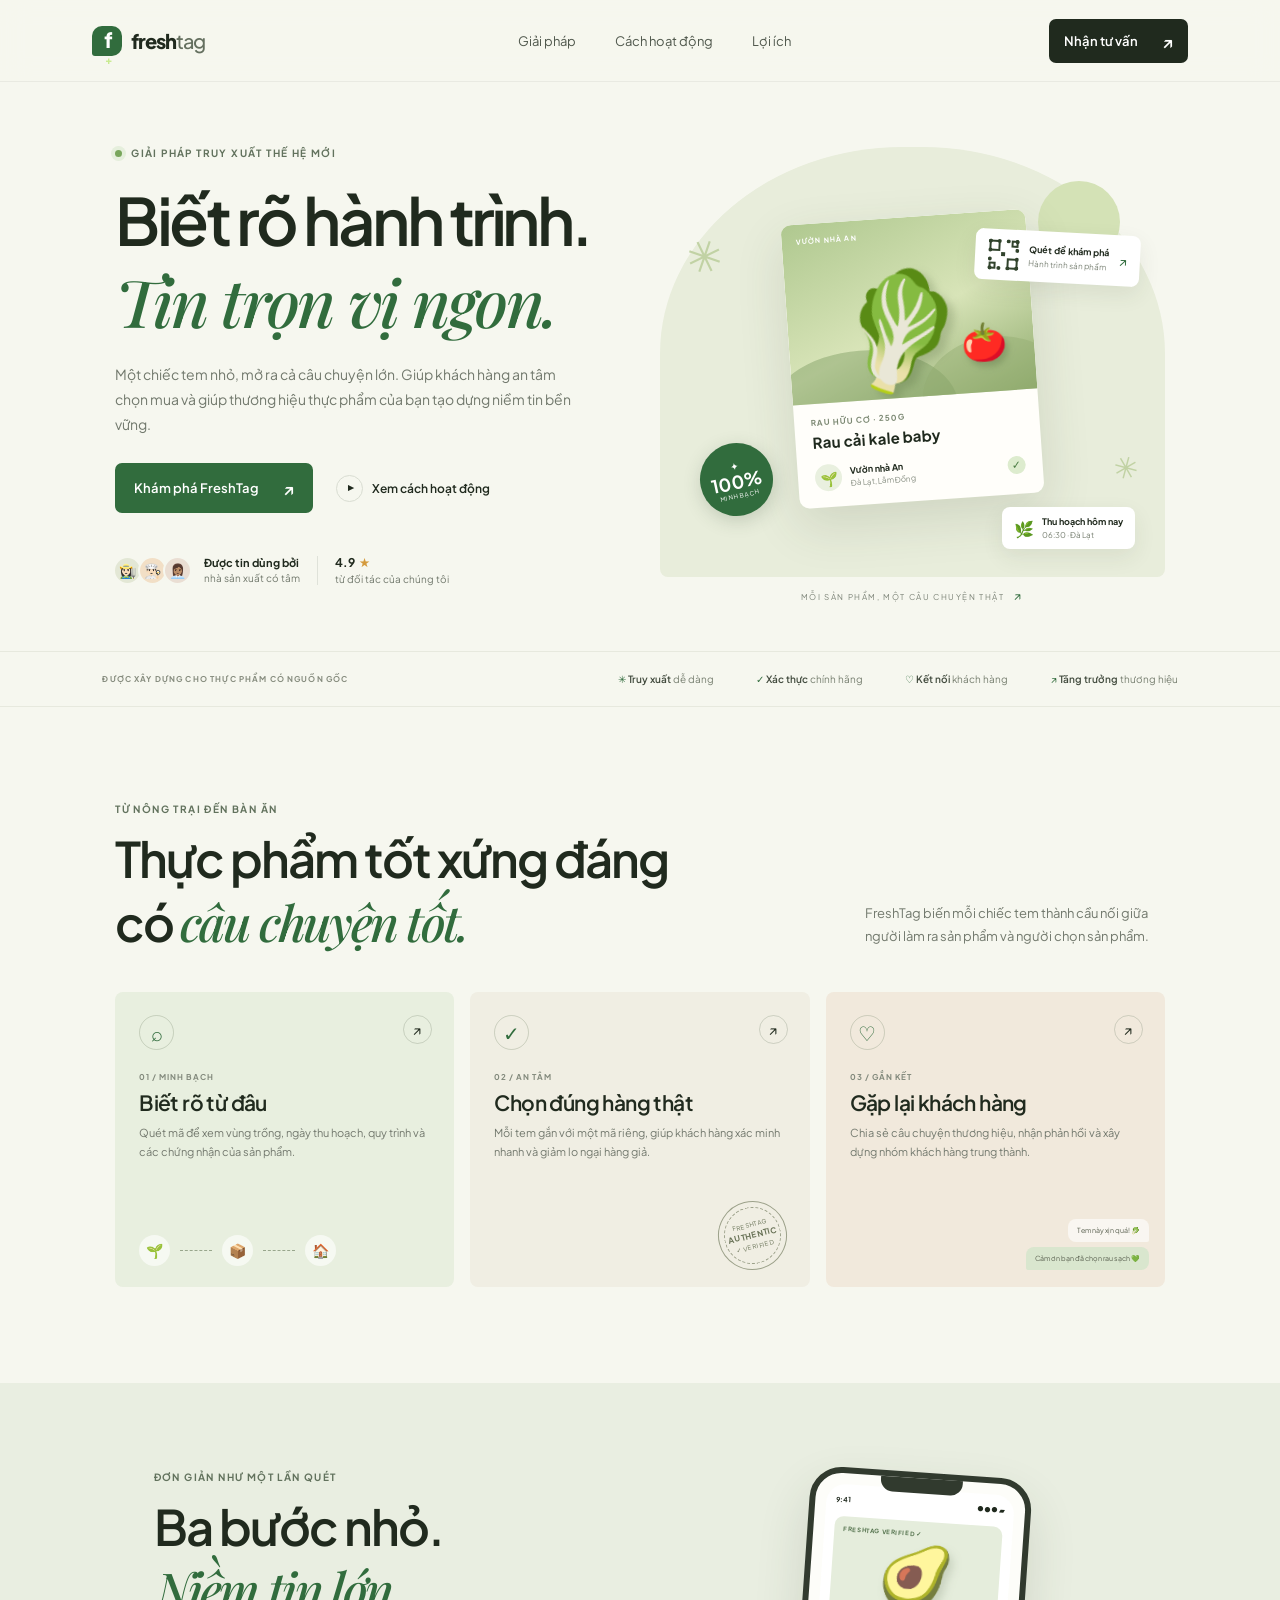
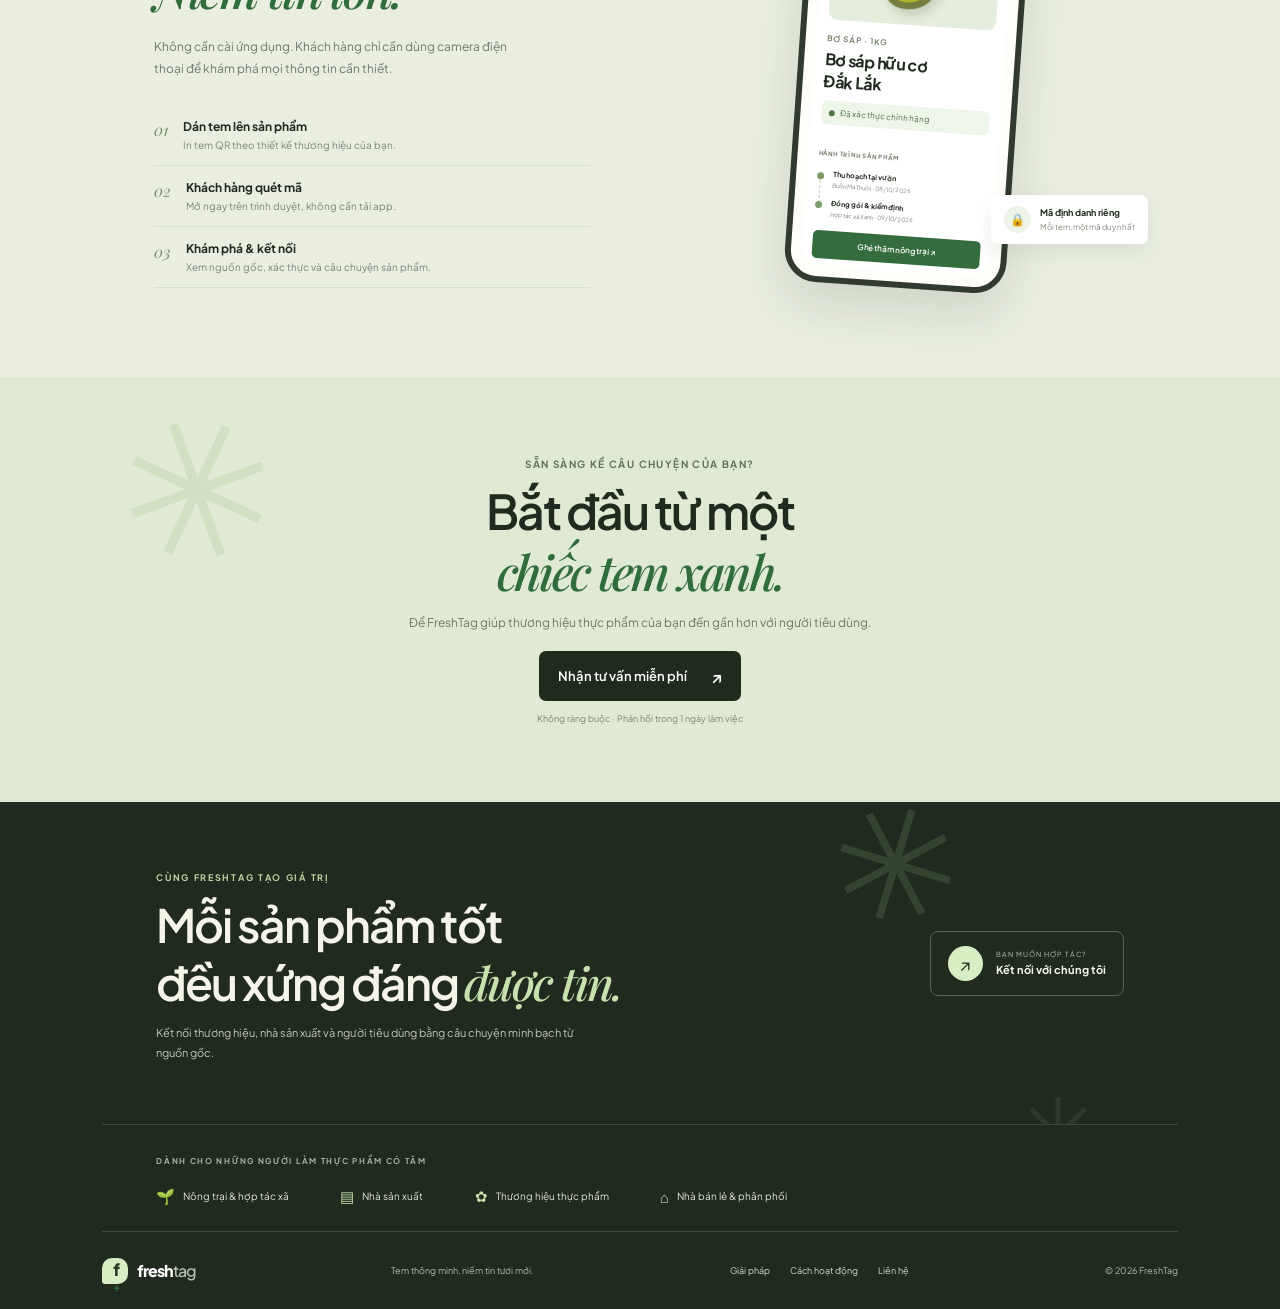
==== index.html @ 7c7dc1b3 "first commit" ====
<!doctype html>
<html lang="vi">
<head>
  <meta charset="utf-8">
  <meta name="viewport" content="width=device-width, initial-scale=1">
  <meta name="theme-color" content="#f5f7ed">
  <meta name="description" content="FreshTag — tem thực phẩm thông minh giúp truy xuất nguồn gốc, xác thực hàng chính hãng và kết nối thương hiệu với người tiêu dùng.">
  <title>FreshTag — Tem thông minh, niềm tin tươi mới</title>
  <link rel="preconnect" href="https://fonts.googleapis.com">
  <link rel="preconnect" href="https://fonts.gstatic.com" crossorigin>
  <link href="https://fonts.googleapis.com/css2?family=DM+Sans:wght@400;500;600;700&family=Manrope:wght@400;500;600;700;800&family=Plus+Jakarta+Sans:wght@400;500;600;700;800&family=Playfair+Display:ital,wght@1,500;1,600&display=swap" rel="stylesheet">
  <link rel="stylesheet" href="style.css">
  <script src="script.js" defer></script>
</head>
<body>
  <header class="site-header">
    <a class="brand" href="#home" aria-label="FreshTag — trang chủ"><span class="brand-mark">f<span>+</span></span><span>fresh<span class="brand-light">tag</span></span></a>
    <button class="menu-toggle" aria-label="Mở menu" aria-expanded="false"><span></span><span></span></button>
    <nav class="main-nav" aria-label="Điều hướng chính">
      <a href="#giai-phap">Giải pháp</a><a href="#cach-hoat-dong">Cách hoạt động</a><a href="#loi-ich">Lợi ích</a>
    </nav>
    <a class="button button-dark header-cta" href="#lien-he">Nhận tư vấn <span>↗</span></a>
  </header>

  <main>
    <section class="hero" id="home">
      <div class="hero-copy">
        <div class="eyebrow"><span class="pulse"></span> GIẢI PHÁP TRUY XUẤT THẾ HỆ MỚI</div>
        <h1>Biết rõ hành trình.<br><span>Tin trọn vị ngon.</span></h1>
        <p class="hero-description">Một chiếc tem nhỏ, mở ra cả câu chuyện lớn. Giúp khách hàng an tâm chọn mua và giúp thương hiệu thực phẩm của bạn tạo dựng niềm tin bền vững.</p>
        <div class="hero-actions"><a class="button button-green" href="#lien-he">Khám phá FreshTag <span>↗</span></a><a class="text-link" href="#cach-hoat-dong"><span class="play-icon">▶</span> Xem cách hoạt động</a></div>
        <div class="proof"><div class="avatar-stack"><span>👩🏻‍🌾</span><span>👨🏻‍🍳</span><span>👩🏽‍💼</span></div><div><strong>Được tin dùng bởi</strong><small>nhà sản xuất có tâm</small></div><div class="proof-separator"></div><div class="rating"><strong>4.9<span>★</span></strong><small>từ đối tác của chúng tôi</small></div></div>
      </div>
      <div class="hero-visual" aria-label="Mô phỏng tem FreshTag trên hộp rau tươi">
        <div class="sun-orb"></div><div class="decor-leaf leaf-one">✳</div><div class="decor-leaf leaf-two">✳</div>
        <div class="produce-card"><div class="produce-photo"><span class="photo-label">VƯỜN NHÀ AN</span><span class="photo-leaf">🥬</span><span class="photo-tomato">🍅</span></div><div class="product-info"><span class="product-category">RAU HỮU CƠ · 250G</span><strong>Rau cải kale baby</strong><div class="farm-row"><span class="farm-avatar">🌱</span><span><b>Vườn nhà An</b><small>Đà Lạt, Lâm Đồng</small></span><span class="verified">✓</span></div></div></div>
        <div class="scan-card"><div class="qr-art" aria-hidden="true"><span></span><span></span><span></span><i></i></div><div><b>Quét để khám phá</b><small>Hành trình sản phẩm</small></div><span class="scan-arrow">↗</span></div>
        <div class="fresh-badge"><span>✦</span><b>100%</b><small>MINH BẠCH</small></div>
        <div class="floating-note"><span>🌿</span><div><b>Thu hoạch hôm nay</b><small>06:30 · Đà Lạt</small></div></div>
        <div class="hero-caption">MỖI SẢN PHẨM, MỘT CÂU CHUYỆN THẬT <span>↗</span></div>
      </div>
    </section>

    <section class="trust-strip" aria-label="Thông tin nổi bật"><span>ĐƯỢC XÂY DỰNG CHO THỰC PHẨM CÓ NGUỒN GỐC</span><div class="trust-items"><span>✳ <b>Truy xuất</b> dễ dàng</span><span>✓ <b>Xác thực</b> chính hãng</span><span>♡ <b>Kết nối</b> khách hàng</span><span>↗ <b>Tăng trưởng</b> thương hiệu</span></div></section>

    <section class="section solution" id="giai-phap">
      <div class="section-heading"><div><div class="eyebrow">TỪ NÔNG TRẠI ĐẾN BÀN ĂN</div><h2>Thực phẩm tốt xứng đáng<br>có <span>câu chuyện tốt.</span></h2></div><p>FreshTag biến mỗi chiếc tem thành cầu nối giữa người làm ra sản phẩm và người chọn sản phẩm.</p></div>
      <div class="feature-grid" id="loi-ich">
        <article class="feature-card feature-green"><div class="feature-icon">⌕</div><div class="feature-number">01 / MINH BẠCH</div><h3>Biết rõ từ đâu</h3><p>Quét mã để xem vùng trồng, ngày thu hoạch, quy trình và các chứng nhận của sản phẩm.</p><a href="#cach-hoat-dong" aria-label="Tìm hiểu truy xuất nguồn gốc">↗</a><div class="route-graphic"><span>🌱</span><i></i><span>📦</span><i></i><span>🏠</span></div></article>
        <article class="feature-card feature-cream"><div class="feature-icon">✓</div><div class="feature-number">02 / AN TÂM</div><h3>Chọn đúng hàng thật</h3><p>Mỗi tem gắn với một mã riêng, giúp khách hàng xác minh nhanh và giảm lo ngại hàng giả.</p><a href="#cach-hoat-dong" aria-label="Tìm hiểu xác thực sản phẩm">↗</a><div class="seal-graphic"><span>FRESHTAG<br><b>AUTHENTIC</b><br>✓ VERIFIED</span></div></article>
        <article class="feature-card feature-peach"><div class="feature-icon">♡</div><div class="feature-number">03 / GẮN KẾT</div><h3>Gặp lại khách hàng</h3><p>Chia sẻ câu chuyện thương hiệu, nhận phản hồi và xây dựng nhóm khách hàng trung thành.</p><a href="#lien-he" aria-label="Tìm hiểu kết nối khách hàng">↗</a><div class="chat-graphic"><span>Tem này xịn quá! 🥬</span><span>Cảm ơn bạn đã chọn rau sạch 💚</span></div></article>
      </div>
    </section>

    <section class="how-section" id="cach-hoat-dong"><div class="how-copy"><div class="eyebrow">ĐƠN GIẢN NHƯ MỘT LẦN QUÉT</div><h2>Ba bước nhỏ.<br><span>Niềm tin lớn.</span></h2><p>Không cần cài ứng dụng. Khách hàng chỉ cần dùng camera điện thoại để khám phá mọi thông tin cần thiết.</p><div class="steps"><div class="step"><span>01</span><div><b>Dán tem lên sản phẩm</b><small>In tem QR theo thiết kế thương hiệu của bạn.</small></div></div><div class="step"><span>02</span><div><b>Khách hàng quét mã</b><small>Mở ngay trên trình duyệt, không cần tải app.</small></div></div><div class="step"><span>03</span><div><b>Khám phá & kết nối</b><small>Xem nguồn gốc, xác thực và câu chuyện sản phẩm.</small></div></div></div></div><div class="phone-wrap"><div class="phone"><div class="phone-notch"></div><div class="phone-screen"><div class="phone-top"><span>9:41</span><span>●●● ▰</span></div><div class="phone-hero"><span>FRESHTAG VERIFIED ✓</span><div>🥑</div></div><span class="product-category">BƠ SÁP · 1KG</span><h3>Bơ sáp hữu cơ<br>Đắk Lắk</h3><div class="phone-status"><span>●</span> Đã xác thực chính hãng</div><div class="phone-timeline"><b>HÀNH TRÌNH SẢN PHẨM</b><div><i></i><span><strong>Thu hoạch tại vườn</strong><small>Buôn Ma Thuột · 08/10/2026</small></span></div><div><i></i><span><strong>Đóng gói & kiểm định</strong><small>Hợp tác xã Xanh · 09/10/2026</small></span></div></div><button class="phone-button">Ghé thăm nông trại ↗</button></div></div><div class="phone-note"><span>🔒</span><span><b>Mã định danh riêng</b><small>Mỗi tem, một mã duy nhất</small></span></div></div></section>

    <section class="cta-section" id="lien-he"><div class="cta-decoration">✳</div><div class="eyebrow">SẴN SÀNG KỂ CÂU CHUYỆN CỦA BẠN?</div><h2>Bắt đầu từ một<br><span>chiếc tem xanh.</span></h2><p>Để FreshTag giúp thương hiệu thực phẩm của bạn đến gần hơn với người tiêu dùng.</p><a class="button button-dark" href="mailto:hello@freshtag.vn?subject=T%C6%B0%20v%E1%BA%A5n%20tem%20FreshTag">Nhận tư vấn miễn phí <span>↗</span></a><small>Không ràng buộc · Phản hồi trong 1 ngày làm việc</small></section>
  </main>
  <footer class="site-footer">
    <div class="footer-cta">
      <div class="footer-cta-copy"><span class="footer-kicker">CÙNG FRESHTAG TẠO GIÁ TRỊ</span><h2>Mỗi sản phẩm tốt<br>đều xứng đáng <em>được tin.</em></h2><p>Kết nối thương hiệu, nhà sản xuất và người tiêu dùng bằng câu chuyện minh bạch từ nguồn gốc.</p></div>
      <a class="footer-contact" href="mailto:hello@freshtag.vn?subject=H%E1%BB%A3p%20t%C3%A1c%20c%C3%B9ng%20FreshTag"><span class="footer-contact-icon">↗</span><span><small>BẠN MUỐN HỢP TÁC?</small><b>Kết nối với chúng tôi</b></span></a>
      <span class="footer-orbit orbit-one">✳</span><span class="footer-orbit orbit-two">✳</span>
    </div>
    <div class="footer-partners"><span class="partner-label">DÀNH CHO NHỮNG NGƯỜI LÀM THỰC PHẨM CÓ TÂM</span><div class="partner-types"><span><i>🌱</i>Nông trại & hợp tác xã</span><span><i>▤</i>Nhà sản xuất</span><span><i>✿</i>Thương hiệu thực phẩm</span><span><i>⌂</i>Nhà bán lẻ & phân phối</span></div></div>
    <div class="footer-bottom"><a class="brand" href="#home"><span class="brand-mark">f<span>+</span></span><span>fresh<span class="brand-light">tag</span></span></a><span class="footer-tagline">Tem thông minh, niềm tin tươi mới.</span><div class="footer-links"><a href="#giai-phap">Giải pháp</a><a href="#cach-hoat-dong">Cách hoạt động</a><a href="mailto:hello@freshtag.vn">Liên hệ</a></div><span class="copyright">© <span data-current-year>2026</span> FreshTag</span></div>
  </footer>
</body>
</html>
---- style.css ----
:root{--ink:#202a1e;--muted:#72796d;--green:#316c3d;--lime:#d9edc5;--paper:#f6f7ef;--white:#fffefa;--line:#e7e9de;--serif:Georgia,'Times New Roman',serif;--sans:'DM Sans',sans-serif;--display:'Manrope',sans-serif}*{box-sizing:border-box}html{scroll-behavior:smooth;scroll-padding-top:90px}body{margin:0;color:var(--ink);background:var(--paper);font-family:var(--sans);-webkit-font-smoothing:antialiased}a{color:inherit;text-decoration:none}.site-header{height:82px;padding:0 7.2%;display:flex;align-items:center;justify-content:space-between;background:rgba(246,247,239,.94);position:sticky;top:0;z-index:10;border-bottom:1px solid rgba(32,42,30,.06);backdrop-filter:blur(14px)}.brand{display:inline-flex;align-items:center;gap:9px;font:800 20px var(--display);letter-spacing:-1.1px}.brand-mark{width:30px;height:30px;background:var(--green);color:#fff;border-radius:10px 10px 10px 3px;display:grid;place-items:center;font:800 21px var(--display);letter-spacing:-2px}.brand-mark span{font-size:11px;color:#c8eb8e;vertical-align:top}.brand-light{font-weight:500;color:#65705f}.main-nav{display:flex;gap:39px;margin-left:55px}.main-nav a{font-size:13px;color:#50584c;transition:color .2s}.main-nav a:hover,.text-link:hover{color:var(--green)}.button{display:inline-flex;align-items:center;justify-content:center;gap:24px;padding:14px 19px;border-radius:7px;font-weight:600;font-size:13px;transition:transform .2s,background .2s}.button:hover{transform:translateY(-2px)}.button span{font-size:17px}.button-dark{background:var(--ink);color:white}.button-dark:hover{background:#3c5038}.button-green{background:var(--green);color:white}.button-green:hover{background:#244f2e}.header-cta{padding:11px 15px}.menu-toggle{display:none}.hero{padding:57px 9% 66px;display:grid;grid-template-columns:1fr 1fr;gap:3.8%;align-items:center;min-height:550px;max-width:1440px;margin:auto}.hero-copy{padding:8px 0 0}.eyebrow{font-size:10px;font-weight:700;letter-spacing:1.4px;color:#62725d;display:flex;align-items:center;gap:9px}.pulse{width:7px;height:7px;background:#78a65b;border-radius:100%;box-shadow:0 0 0 4px #e5efdc}.hero h1{font:600 clamp(42px,5.1vw,68px)/1.13 var(--display);letter-spacing:-3.5px;margin:24px 0 17px}.hero h1 span,.section-heading h2 span,.how-copy h2 span,.cta-section h2 span{font:italic 500 1.01em var(--serif);letter-spacing:-2.7px;color:var(--green)}.hero-description{font-size:14px;line-height:1.8;color:var(--muted);max-width:460px;margin:0}.hero-actions{display:flex;align-items:center;gap:23px;margin-top:26px}.text-link{font-size:12px;font-weight:600;display:flex;align-items:center;gap:9px;transition:color .2s}.play-icon{width:27px;height:27px;border:1px solid #d9ddd2;border-radius:50%;display:grid;place-items:center;font-size:8px;padding-left:2px}.proof{display:flex;align-items:center;margin-top:42px;gap:12px;font-size:11px}.proof strong,.proof small,.farm-row b,.farm-row small{display:block}.proof strong{font-size:11px}.proof small{font-size:10px;color:var(--muted);margin-top:3px}.avatar-stack{display:flex;padding-left:2px}.avatar-stack span{height:29px;width:29px;border-radius:50%;display:grid;place-items:center;background:#e3e7d5;border:2px solid var(--paper);margin-left:-4px;font-size:14px}.avatar-stack span:nth-child(2){background:#f2dfc6}.avatar-stack span:nth-child(3){background:#eaded3}.proof-separator{height:29px;width:1px;background:#dfe2d9;margin:0 5px}.rating strong{font-size:12px}.rating strong span{color:#d49a3c;margin-left:4px}.hero-visual{height:430px;position:relative;background:#e8eddb;border-radius:48% 48% 8px 8px;overflow:visible;display:flex;align-items:center;justify-content:center}.sun-orb{position:absolute;top:34px;right:45px;width:82px;height:82px;border-radius:50%;background:#d4e2b6}.decor-leaf{position:absolute;font-size:44px;color:#c1d2a4}.leaf-one{left:25px;top:80px;transform:rotate(-26deg)}.leaf-two{right:26px;bottom:91px;font-size:30px;transform:rotate(15deg)}.produce-card{position:relative;z-index:1;width:245px;background:var(--white);border-radius:10px;overflow:hidden;box-shadow:0 18px 50px #39452a24;transform:rotate(-4deg);margin-top:-6px}.produce-photo{height:180px;background:linear-gradient(155deg,#afc88f,#d8e4b8 55%,#8eaa6c);position:relative;overflow:hidden}.produce-photo:before,.produce-photo:after{content:'';position:absolute;border-radius:50%;background:#79995e;opacity:.44}.produce-photo:before{height:120px;width:190px;left:-25px;bottom:-70px}.produce-photo:after{height:120px;width:150px;right:-35px;bottom:-65px;background:#91ac71}.photo-label{position:absolute;top:13px;left:14px;font-size:7px;letter-spacing:1.2px;font-weight:700;color:#fff;z-index:1}.photo-leaf{position:absolute;font-size:104px;left:48px;top:40px;filter:drop-shadow(5px 7px 4px #354c2638);transform:rotate(-15deg);z-index:1}.photo-tomato{position:absolute;right:27px;bottom:28px;font-size:37px;filter:drop-shadow(3px 5px 3px #354c2640);z-index:2}.product-info{padding:14px 17px 16px}.product-category{display:block;font-size:8px;font-weight:700;letter-spacing:1px;color:#7b8872}.product-info>strong{display:block;font:700 15px var(--display);margin-top:5px}.farm-row{display:flex;align-items:center;gap:8px;margin-top:13px}.farm-avatar{width:27px;height:27px;background:#e9f0df;border-radius:50%;display:grid;place-items:center;font-size:14px}.farm-row b{font-size:9px}.farm-row small{font-size:8px;color:#899084;margin-top:2px}.verified{margin-left:auto;border-radius:50%;background:#ddecce;color:#47793f;width:18px;height:18px;text-align:center;line-height:18px;font-size:11px}.scan-card{position:absolute;z-index:2;top:85px;right:5%;display:flex;align-items:center;gap:10px;padding:10px 13px;background:#fff;border-radius:8px;box-shadow:0 8px 22px #35402917;transform:rotate(3deg)}.scan-card b,.scan-card small{display:block;white-space:nowrap}.scan-card b{font-size:9px}.scan-card small{font-size:8px;color:#7c8477;margin-top:4px}.scan-arrow{font-size:13px;color:var(--green)}.qr-art{width:31px;height:31px;border:4px dotted #31432c;position:relative;border-radius:3px}.qr-art:before,.qr-art:after,.qr-art span{content:'';position:absolute;width:7px;height:7px;border:2px solid #31432c}.qr-art:before{top:-3px;left:-3px}.qr-art:after{bottom:-3px;right:-3px}.qr-art span:nth-child(1){top:-3px;right:-3px}.qr-art span:nth-child(2){bottom:-3px;left:-3px}.qr-art span:nth-child(3){inset:9px;border:0;background:#31432c;width:4px;height:4px}.fresh-badge{position:absolute;z-index:2;bottom:61px;left:8%;width:73px;height:73px;border-radius:50%;background:var(--green);color:white;display:flex;align-items:center;justify-content:center;flex-direction:column;transform:rotate(-12deg);box-shadow:0 5px 18px #324b3034}.fresh-badge>span{font-size:10px}.fresh-badge b{font:700 18px var(--display);line-height:1.15}.fresh-badge small{font-size:6px;letter-spacing:.8px}.floating-note{position:absolute;z-index:3;bottom:28px;right:6%;display:flex;align-items:center;gap:8px;background:#fff;padding:9px 12px;border-radius:8px;box-shadow:0 8px 22px #35402915}.floating-note>span{font-size:16px}.floating-note b,.floating-note small{display:block}.floating-note b{font-size:9px}.floating-note small{font-size:8px;color:#798173;margin-top:3px}.hero-caption{position:absolute;bottom:-26px;left:0;right:0;text-align:center;font-size:8px;letter-spacing:1.6px;color:#7b8276}.hero-caption span{color:var(--green);margin-left:7px;font-size:12px}.trust-strip{border-top:1px solid var(--line);border-bottom:1px solid var(--line);padding:21px 8%;display:flex;align-items:center;justify-content:space-between;gap:24px}.trust-strip>span{font-size:8px;letter-spacing:1.15px;color:#858b7d;font-weight:700;white-space:nowrap}.trust-items{display:flex;gap:clamp(15px,3.3vw,47px)}.trust-items span{font-size:10px;color:#777f70;white-space:nowrap}.trust-items span:first-letter{color:var(--green)}.trust-items b{color:#424b3e;font-weight:600}.section{padding:96px 9%;max-width:1440px;margin:auto}.section-heading{display:flex;align-items:flex-end;justify-content:space-between;gap:30px;margin-bottom:38px}.section-heading h2,.how-copy h2,.cta-section h2{font:600 clamp(34px,4.1vw,49px)/1.17 var(--display);letter-spacing:-2px;margin:15px 0 0}.section-heading p{font-size:13px;line-height:1.8;color:var(--muted);max-width:300px;margin:0 0 5px}.feature-grid{display:grid;grid-template-columns:repeat(3,1fr);gap:16px}.feature-card{min-height:295px;padding:23px 24px 20px;border-radius:8px;position:relative;overflow:hidden}.feature-green{background:#e8efdf}.feature-cream{background:#f0eee3}.feature-peach{background:#f1e9dc}.feature-icon{height:35px;width:35px;border:1px solid #87947b58;border-radius:50%;display:grid;place-items:center;color:var(--green);font:20px var(--serif)}.feature-number{font-size:8px;letter-spacing:1px;color:#81887b;font-weight:700;margin-top:22px}.feature-card h3{font:600 21px var(--display);letter-spacing:-.6px;margin:7px 0}.feature-card p{font-size:11px;line-height:1.75;color:#73796e;max-width:290px;margin:0}.feature-card>a{position:absolute;right:22px;top:23px;width:29px;height:29px;border:1px solid #8b96825a;border-radius:50%;display:grid;place-items:center;font-size:14px;transition:background .2s,color .2s}.feature-card>a:hover{background:var(--green);color:#fff}.route-graphic{display:flex;align-items:center;gap:10px;position:absolute;bottom:21px;left:24px;color:#80956f}.route-graphic span{width:31px;height:31px;background:#fff9;border-radius:50%;display:grid;place-items:center;font-size:14px}.route-graphic i{width:32px;border-top:1px dashed #98a68c}.seal-graphic{position:absolute;bottom:17px;right:23px;width:69px;height:69px;border-radius:50%;border:1px solid #9ca18a;color:#667054;display:grid;place-items:center;text-align:center;transform:rotate(-14deg)}.seal-graphic:before{content:'';position:absolute;inset:5px;border:1px dashed #9ca18a;border-radius:50%}.seal-graphic span{font-size:6px;line-height:1.55;letter-spacing:.5px}.seal-graphic b{font-size:8px}.chat-graphic{position:absolute;bottom:17px;right:16px;display:flex;flex-direction:column;gap:5px;align-items:flex-end}.chat-graphic span{background:#fff9;padding:7px 9px;border-radius:8px 8px 2px 8px;font-size:7px;color:#59604f}.chat-graphic span+span{background:#d9e6ce;border-radius:8px 8px 8px 2px}.how-section{background:#e9eee1;padding:82px 12%;display:grid;grid-template-columns:1fr 1fr;gap:10%;align-items:center;overflow:hidden}.how-copy{max-width:480px}.how-copy>p{font-size:12px;line-height:1.8;color:var(--muted);max-width:380px;margin-top:15px}.steps{margin-top:26px}.step{display:flex;align-items:flex-start;gap:15px;padding:14px 0;border-bottom:1px solid #d8dfd1}.step>span{font:italic 16px var(--serif);color:#77906a}.step b,.step small{display:block}.step b{font-size:12px}.step small{font-size:10px;color:#7d8477;margin-top:5px}.phone-wrap{min-height:430px;position:relative;display:flex;justify-content:center;align-items:center}.phone{width:222px;height:416px;background:#fdfdf9;border:6px solid #313a2e;border-radius:32px;box-shadow:0 22px 50px #35402924;position:relative;padding:11px;transform:rotate(4deg);z-index:1}.phone-notch{position:absolute;top:0;left:50%;transform:translateX(-50%);height:15px;width:82px;background:#313a2e;border-radius:0 0 12px 12px;z-index:2}.phone-screen{height:100%;overflow:hidden;border-radius:19px;background:#fff;padding:11px 10px}.phone-top{display:flex;justify-content:space-between;font-size:7px;font-weight:700;margin-bottom:12px}.phone-hero{height:104px;background:#e5eddc;border-radius:9px;position:relative;display:flex;align-items:center;justify-content:center;margin-bottom:14px}.phone-hero>span{position:absolute;top:9px;left:9px;color:#52714b;font-size:6px;font-weight:700;letter-spacing:.6px}.phone-hero>div{font-size:60px;filter:drop-shadow(4px 6px 5px #45533b30)}.phone-screen h3{font:700 16px/1.35 var(--display);margin:5px 0 9px;letter-spacing:-.4px}.phone-status{background:#eef5e9;color:#507349;border-radius:5px;padding:7px;font-size:8px}.phone-status span{margin-right:4px}.phone-timeline{margin-top:14px}.phone-timeline>b{font-size:6px;letter-spacing:.8px;color:#737c6d}.phone-timeline>div{display:flex;gap:9px;margin-top:10px;position:relative}.phone-timeline>div:first-of-type:after{content:'';position:absolute;top:11px;left:3px;height:23px;border-left:1px dashed #bcc8b1}.phone-timeline i{width:7px;height:7px;border-radius:50%;background:#7e9d6b;margin-top:3px;z-index:1}.phone-timeline strong,.phone-timeline small{display:block}.phone-timeline strong{font-size:7px}.phone-timeline small{font-size:6px;color:#848b7e;margin-top:3px}.phone-button{width:100%;border:0;background:#356c3e;color:#fff;border-radius:5px;padding:9px;font:600 8px var(--sans);margin-top:13px}.phone-note{position:absolute;z-index:2;right:-22px;bottom:51px;background:#fff;padding:11px 13px;display:flex;gap:9px;align-items:center;border-radius:7px;box-shadow:0 8px 22px #35402916}.phone-note>span:first-child{width:27px;height:27px;background:#edf3e7;border-radius:50%;display:grid;place-items:center;font-size:12px}.phone-note b,.phone-note small{display:block;white-space:nowrap}.phone-note b{font-size:9px}.phone-note small{font-size:8px;color:#858c7f;margin-top:4px}.cta-section{padding:81px 20px 78px;text-align:center;position:relative;overflow:hidden;background:#dfe9d4}.cta-section .eyebrow{justify-content:center}.cta-section h2{font-size:48px;margin-top:13px}.cta-section>p{font-size:12px;color:#70796a;margin:12px 0 21px}.cta-section>small{display:block;font-size:9px;color:#7a8471;margin-top:12px}.cta-decoration{position:absolute;font-size:190px;color:#d2dfc3;left:9%;top:10px;line-height:1;transform:rotate(-20deg)}footer{min-height:78px;padding:18px 8%;display:flex;align-items:center;justify-content:space-between;background:var(--paper)}footer .brand{font-size:16px}footer .brand-mark{width:26px;height:26px;font-size:17px}footer>span{font-size:10px;color:#7b8276}
@media(min-width:1441px){.hero{padding-left:130px;padding-right:130px}.section{padding-left:130px;padding-right:130px}}@media(max-width:900px){.site-header{padding:0 5%}.hero{padding-left:6%;padding-right:6%;gap:3%}.hero h1{font-size:54px}.hero-visual{height:380px}.produce-card{width:215px}.produce-photo{height:155px}.trust-strip{padding:20px 5%;align-items:flex-start;flex-direction:column;gap:15px}.trust-items{width:100%;justify-content:space-between}.section{padding:75px 6%}.how-section{padding:70px 8%;gap:5%}.feature-card{padding:20px;min-height:305px}}@media(max-width:650px){html{scroll-padding-top:72px}.site-header{height:68px;padding:0 5%}.brand{font-size:18px}.brand-mark{width:28px;height:28px}.header-cta{margin-left:auto;margin-right:12px;padding:9px 11px;font-size:11px;gap:10px}.menu-toggle{display:flex;flex-direction:column;justify-content:center;gap:5px;border:0;background:none;padding:8px;z-index:12}.menu-toggle span{width:20px;height:1.5px;background:var(--ink);transition:transform .2s}.menu-toggle[aria-expanded=true] span:first-child{transform:translateY(3.25px) rotate(45deg)}.menu-toggle[aria-expanded=true] span:last-child{transform:translateY(-3.25px) rotate(-45deg)}.main-nav{display:none;position:absolute;top:67px;left:0;right:0;background:var(--paper);margin:0;padding:16px 6% 22px;border-bottom:1px solid var(--line);flex-direction:column;gap:18px;box-shadow:0 12px 16px #232d2010}.main-nav.open{display:flex}.main-nav a{font-size:14px}.hero{padding:48px 6% 61px;display:flex;flex-direction:column;align-items:stretch;gap:40px}.hero h1{font-size:47px;letter-spacing:-2.7px;margin-top:20px}.hero h1 span{letter-spacing:-2px}.hero-description{font-size:13px}.hero-actions{gap:16px;flex-wrap:wrap}.button{padding:13px 14px;gap:14px;font-size:12px}.text-link{font-size:11px}.proof{margin-top:29px}.hero-visual{height:360px;margin:0 2%}.produce-card{width:215px}.produce-photo{height:155px}.scan-card{right:-2%;top:65px}.fresh-badge{left:1%;bottom:48px}.floating-note{right:-3%;bottom:19px}.hero-caption{font-size:7px;bottom:-22px}.trust-strip{padding:19px 6%}.trust-strip>span{white-space:normal;line-height:1.6}.trust-items{display:grid;grid-template-columns:1fr 1fr;gap:13px}.trust-items span{font-size:9px}.section{padding:69px 6%}.section-heading{align-items:flex-start;flex-direction:column;gap:12px;margin-bottom:25px}.section-heading h2,.how-copy h2{font-size:38px}.section-heading p{font-size:12px}.feature-grid{grid-template-columns:1fr;gap:12px}.feature-card{min-height:256px;padding:21px 22px}.feature-card h3{font-size:20px}.feature-card p{max-width:270px}.feature-number{margin-top:17px}.route-graphic,.seal-graphic,.chat-graphic{bottom:14px}.how-section{padding:65px 7%;grid-template-columns:1fr;gap:15px}.how-copy>p{font-size:12px}.phone-wrap{min-height:415px}.phone{width:214px}.phone-note{right:0;bottom:35px}.cta-section{padding:69px 7%}.cta-section h2{font-size:42px}.cta-section>p{line-height:1.7;max-width:320px;margin:12px auto 20px}.cta-decoration{font-size:100px;left:-15px;top:4px}footer{padding:20px 6%;flex-wrap:wrap;gap:11px}footer>span:nth-child(2){order:3;width:100%}}@media(prefers-reduced-motion:reduce){html{scroll-behavior:auto}*,*::before,*::after{transition-duration:.01ms!important;animation-duration:.01ms!important}}

/* FreshTag partnership footer and updated type system */
:root{--sans:'Plus Jakarta Sans',sans-serif;--display:'Plus Jakarta Sans',sans-serif;--serif:'Playfair Display',Georgia,serif}
.site-footer{display:block;min-height:0;background:#202a1e;color:#f5f4e9;padding:0 8%;overflow:hidden}
.footer-cta{max-width:1180px;min-height:278px;margin:auto;padding:62px 5%;position:relative;display:flex;align-items:center;justify-content:space-between;gap:30px;overflow:hidden;border-bottom:1px solid #ffffff24}
.footer-cta-copy{position:relative;z-index:1;max-width:570px}.footer-kicker,.partner-label{font-size:9px;font-weight:700;letter-spacing:1.7px;color:#bfd4a7}.footer-cta h2{font:600 clamp(32px,4vw,46px)/1.13 var(--display);letter-spacing:-2px;margin:14px 0 10px}.footer-cta h2 em{font:italic 500 1em var(--serif);color:#c8e0ad}.footer-cta p{font-size:11px;line-height:1.8;color:#c1c7b9;max-width:440px;margin:0}.footer-contact{position:relative;z-index:1;display:flex;align-items:center;gap:13px;padding:14px 17px;border:1px solid #ffffff40;border-radius:8px;white-space:nowrap;transition:background .2s,border-color .2s}.footer-contact:hover{background:#ffffff12;border-color:#c8e0ad}.footer-contact-icon{width:35px;height:35px;border-radius:50%;background:#d9edc5;color:#263923;display:grid;place-items:center;font-size:18px}.footer-contact small,.footer-contact b{display:block}.footer-contact small{font-size:7px;letter-spacing:1px;color:#bac5b2}.footer-contact b{font-size:11px;margin-top:4px}.footer-orbit{position:absolute;color:#344431;font-size:155px;line-height:1}.orbit-one{right:20%;top:-22px;transform:rotate(17deg)}.orbit-two{right:7%;bottom:-60px;font-size:105px;color:#2c3b29}.footer-partners{max-width:1180px;margin:auto;padding:22px 5% 25px;border-bottom:1px solid #ffffff24}.partner-label{color:#aab49f;font-size:8px}.partner-types{display:flex;align-items:center;gap:clamp(18px,4vw,54px);margin-top:18px}.partner-types span{display:flex;align-items:center;gap:8px;font-size:10px;color:#e0e4d9;white-space:nowrap}.partner-types i{font-style:normal;color:#c8e0ad;font-size:15px}.footer-bottom{max-width:1180px;min-height:77px;margin:auto;display:flex;align-items:center;justify-content:space-between;gap:18px}.site-footer .brand{font-size:16px;color:#fff}.site-footer .brand-light{color:#bcc5b5}.site-footer .brand-mark{background:#d9edc5;color:#263923}.site-footer .brand-mark span{color:#316c3d}.footer-tagline,.copyright{font-size:9px;color:#b5bcae}.footer-links{display:flex;gap:20px}.footer-links a{font-size:9px;color:#d6dbd0;transition:color .2s}.footer-links a:hover{color:#c8e0ad}
@media(max-width:760px){.site-footer{padding:0 6%}.footer-cta{min-height:0;padding:49px 1% 35px;align-items:flex-start;flex-direction:column;gap:21px}.footer-cta h2{font-size:37px}.footer-cta p{font-size:10px}.footer-contact{padding:11px 14px}.orbit-one{right:1%;top:15px;font-size:90px}.orbit-two{right:-6%;bottom:5px;font-size:70px}.footer-partners{padding:19px 1% 22px}.partner-types{display:grid;grid-template-columns:1fr 1fr;gap:14px 10px}.partner-types span{font-size:9px;white-space:normal}.footer-bottom{padding:19px 1%;display:grid;grid-template-columns:1fr auto;gap:15px}.footer-tagline{grid-column:1;grid-row:2}.footer-links{grid-column:1/-1;grid-row:3;gap:16px;flex-wrap:wrap}.copyright{grid-column:2;grid-row:2;text-align:right}}
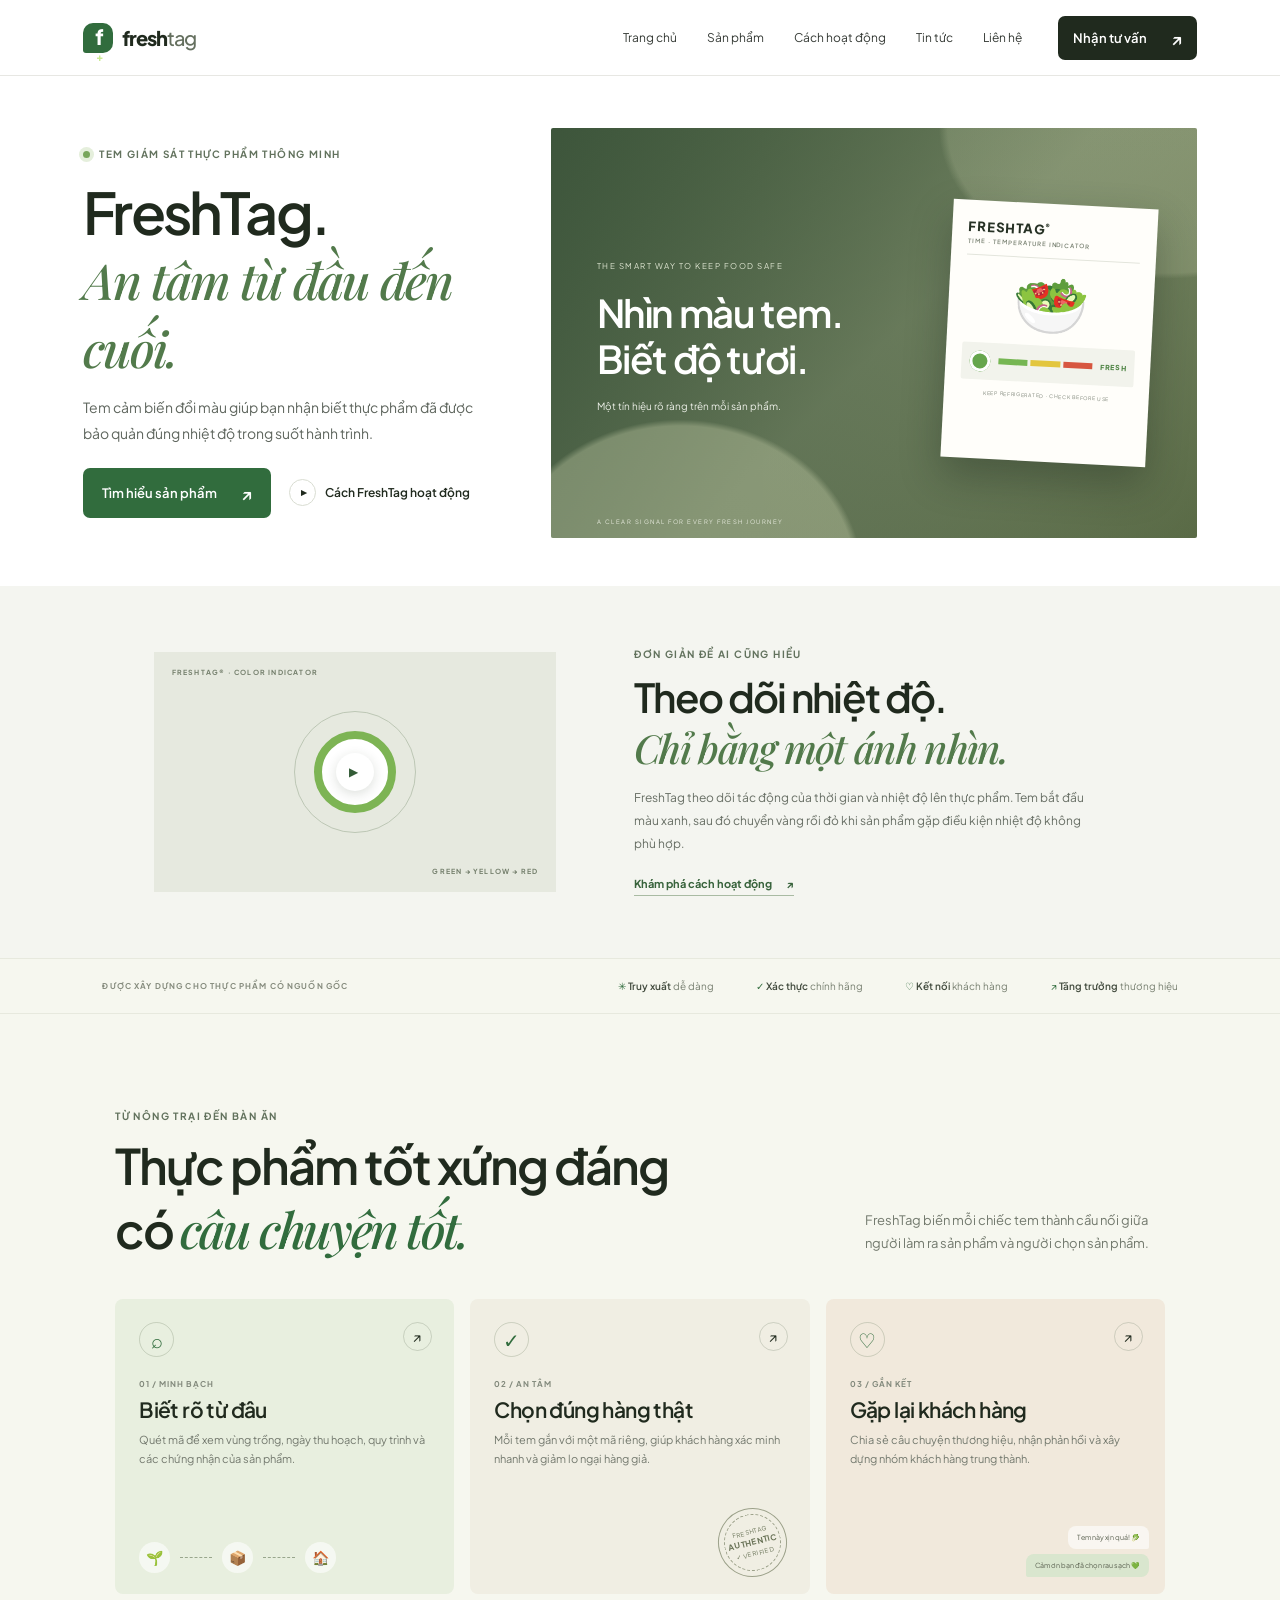
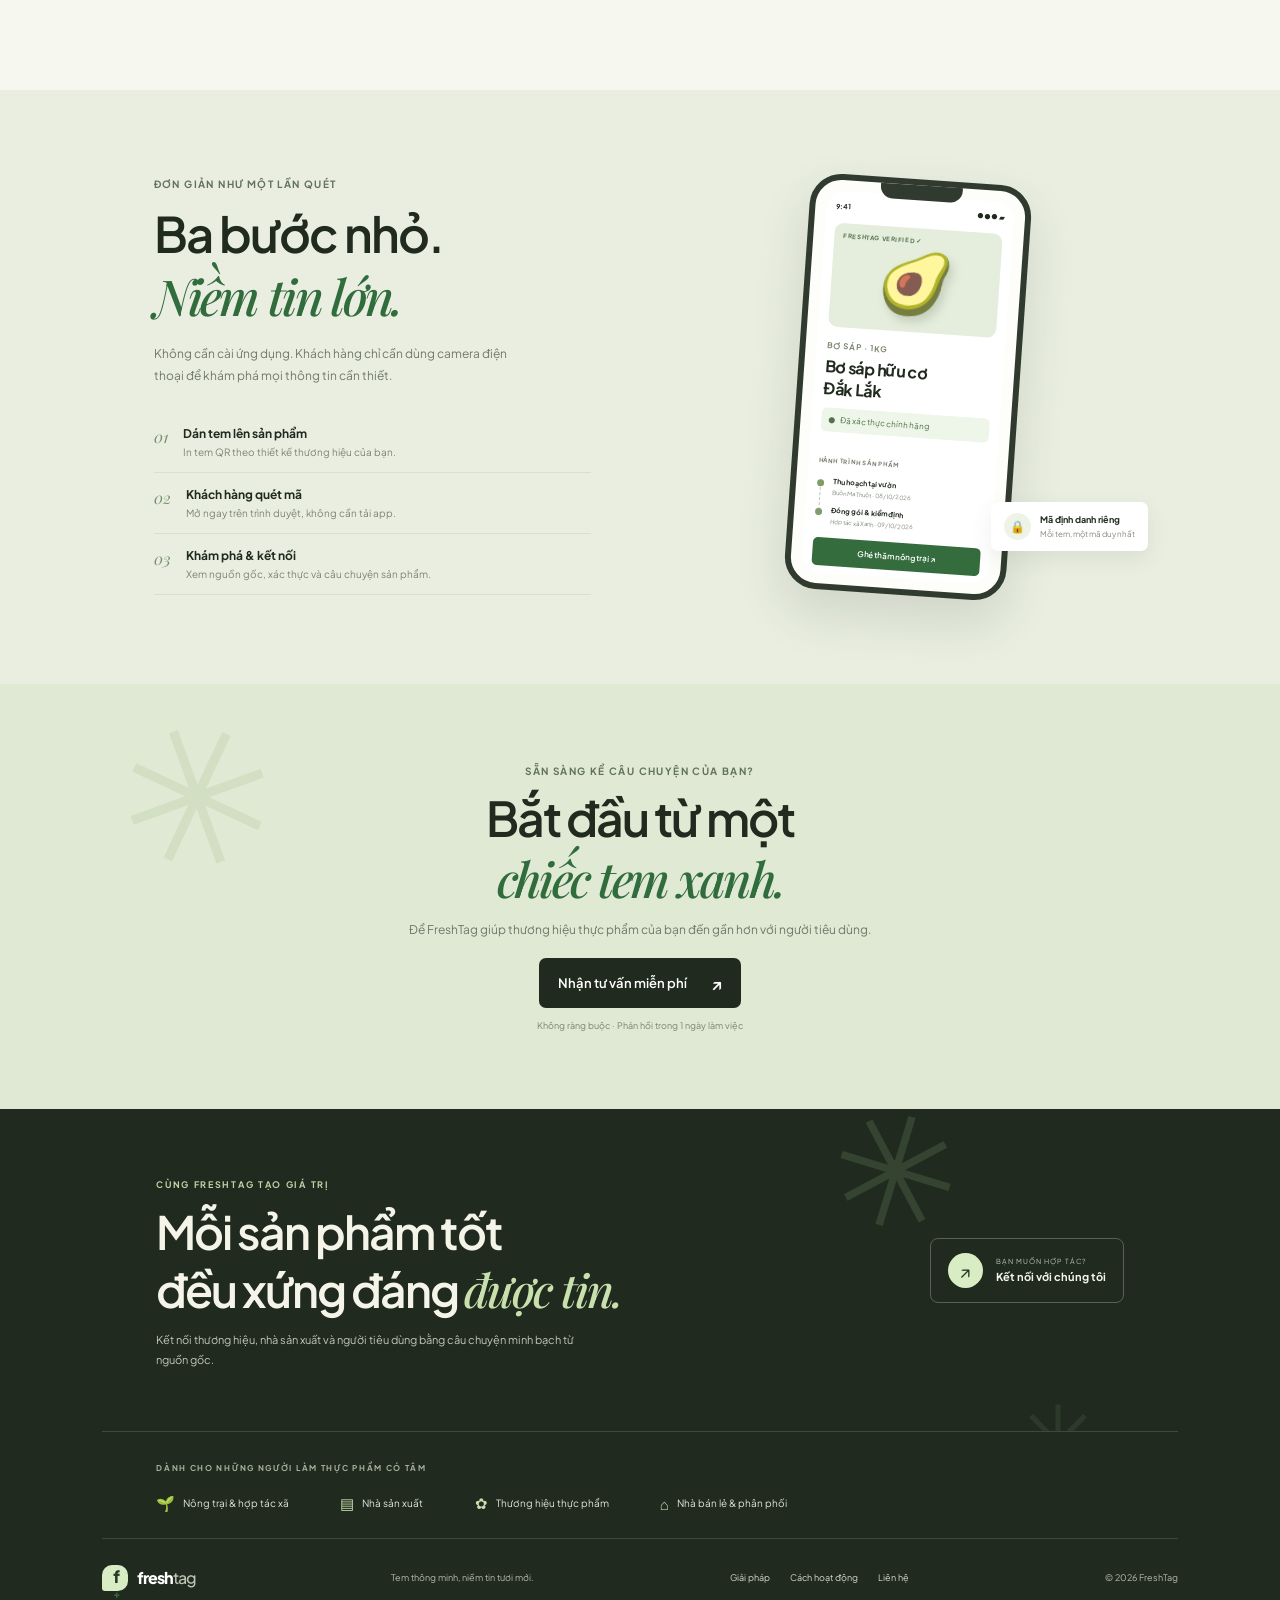
==== commit 6d74cca0: "giao diện" ====
--- a/index.html
+++ b/index.html
@@ -17,7 +17,7 @@
     <a class="brand" href="#home" aria-label="FreshTag — trang chủ"><span class="brand-mark">f<span>+</span></span><span>fresh<span class="brand-light">tag</span></span></a>
     <button class="menu-toggle" aria-label="Mở menu" aria-expanded="false"><span></span><span></span></button>
     <nav class="main-nav" aria-label="Điều hướng chính">
-      <a href="#giai-phap">Giải pháp</a><a href="#cach-hoat-dong">Cách hoạt động</a><a href="#loi-ich">Lợi ích</a>
+      <a href="#home">Trang chủ</a><a href="#giai-phap">Sản phẩm</a><a href="#cach-hoat-dong">Cách hoạt động</a><a href="#loi-ich">Tin tức</a><a href="#lien-he">Liên hệ</a>
     </nav>
     <a class="button button-dark header-cta" href="#lien-he">Nhận tư vấn <span>↗</span></a>
   </header>
@@ -25,21 +25,19 @@
   <main>
     <section class="hero" id="home">
       <div class="hero-copy">
-        <div class="eyebrow"><span class="pulse"></span> GIẢI PHÁP TRUY XUẤT THẾ HỆ MỚI</div>
-        <h1>Biết rõ hành trình.<br><span>Tin trọn vị ngon.</span></h1>
-        <p class="hero-description">Một chiếc tem nhỏ, mở ra cả câu chuyện lớn. Giúp khách hàng an tâm chọn mua và giúp thương hiệu thực phẩm của bạn tạo dựng niềm tin bền vững.</p>
-        <div class="hero-actions"><a class="button button-green" href="#lien-he">Khám phá FreshTag <span>↗</span></a><a class="text-link" href="#cach-hoat-dong"><span class="play-icon">▶</span> Xem cách hoạt động</a></div>
-        <div class="proof"><div class="avatar-stack"><span>👩🏻‍🌾</span><span>👨🏻‍🍳</span><span>👩🏽‍💼</span></div><div><strong>Được tin dùng bởi</strong><small>nhà sản xuất có tâm</small></div><div class="proof-separator"></div><div class="rating"><strong>4.9<span>★</span></strong><small>từ đối tác của chúng tôi</small></div></div>
+        <div class="eyebrow"><span class="pulse"></span> TEM GIÁM SÁT THỰC PHẨM THÔNG MINH</div>
+        <h1>FreshTag.<br><span>An tâm từ đầu đến cuối.</span></h1>
+        <p class="hero-description">Tem cảm biến đổi màu giúp bạn nhận biết thực phẩm đã được bảo quản đúng nhiệt độ trong suốt hành trình.</p>
+        <div class="hero-actions"><a class="button button-green" href="#giai-phap">Tìm hiểu sản phẩm <span>↗</span></a><a class="text-link" href="#cach-hoat-dong"><span class="play-icon">▶</span> Cách FreshTag hoạt động</a></div>
       </div>
-      <div class="hero-visual" aria-label="Mô phỏng tem FreshTag trên hộp rau tươi">
-        <div class="sun-orb"></div><div class="decor-leaf leaf-one">✳</div><div class="decor-leaf leaf-two">✳</div>
-        <div class="produce-card"><div class="produce-photo"><span class="photo-label">VƯỜN NHÀ AN</span><span class="photo-leaf">🥬</span><span class="photo-tomato">🍅</span></div><div class="product-info"><span class="product-category">RAU HỮU CƠ · 250G</span><strong>Rau cải kale baby</strong><div class="farm-row"><span class="farm-avatar">🌱</span><span><b>Vườn nhà An</b><small>Đà Lạt, Lâm Đồng</small></span><span class="verified">✓</span></div></div></div>
-        <div class="scan-card"><div class="qr-art" aria-hidden="true"><span></span><span></span><span></span><i></i></div><div><b>Quét để khám phá</b><small>Hành trình sản phẩm</small></div><span class="scan-arrow">↗</span></div>
-        <div class="fresh-badge"><span>✦</span><b>100%</b><small>MINH BẠCH</small></div>
-        <div class="floating-note"><span>🌿</span><div><b>Thu hoạch hôm nay</b><small>06:30 · Đà Lạt</small></div></div>
-        <div class="hero-caption">MỖI SẢN PHẨM, MỘT CÂU CHUYỆN THẬT <span>↗</span></div>
+      <div class="hero-visual" aria-label="Minh họa tem FreshTag giám sát nhiệt độ">
+        <div class="hero-image-copy"><span>THE SMART WAY TO KEEP FOOD SAFE</span><strong>Nhìn màu tem.<br>Biết độ tươi.</strong><small>Một tín hiệu rõ ràng trên mỗi sản phẩm.</small></div>
+        <div class="temperature-label"><div class="label-brand">FRESHTAG<sup>®</sup><span>TIME · TEMPERATURE INDICATOR</span></div><div class="label-food">🥗</div><div class="indicator"><span class="indicator-dot"></span><span class="indicator-scale"><i></i><i></i><i></i></span><span class="indicator-state">FRESH</span></div><small class="label-caption">KEEP REFRIGERATED · CHECK BEFORE USE</small></div>
+        <div class="hero-image-caption">A CLEAR SIGNAL FOR EVERY FRESH JOURNEY</div>
       </div>
     </section>
+
+    <section class="intro-band" aria-label="Giới thiệu FreshTag"><div class="intro-media"><div class="media-label">FRESHTAG® · COLOR INDICATOR</div><div class="media-demo"><span class="demo-ring"><i></i></span><button class="media-play" type="button" aria-label="Chạy mô phỏng màu tem" aria-pressed="false">▶</button></div><span class="media-caption">GREEN → YELLOW → RED</span></div><div class="intro-copy"><div class="eyebrow">ĐƠN GIẢN ĐỂ AI CŨNG HIỂU</div><h2>Theo dõi nhiệt độ.<br><em>Chỉ bằng một ánh nhìn.</em></h2><p>FreshTag theo dõi tác động của thời gian và nhiệt độ lên thực phẩm. Tem bắt đầu màu xanh, sau đó chuyển vàng rồi đỏ khi sản phẩm gặp điều kiện nhiệt độ không phù hợp.</p><a class="intro-link" href="#cach-hoat-dong">Khám phá cách hoạt động <span>↗</span></a></div></section>
 
     <section class="trust-strip" aria-label="Thông tin nổi bật"><span>ĐƯỢC XÂY DỰNG CHO THỰC PHẨM CÓ NGUỒN GỐC</span><div class="trust-items"><span>✳ <b>Truy xuất</b> dễ dàng</span><span>✓ <b>Xác thực</b> chính hãng</span><span>♡ <b>Kết nối</b> khách hàng</span><span>↗ <b>Tăng trưởng</b> thương hiệu</span></div></section>
 
--- a/style.css
+++ b/style.css
@@ -7,3 +7,39 @@
 .footer-cta{max-width:1180px;min-height:278px;margin:auto;padding:62px 5%;position:relative;display:flex;align-items:center;justify-content:space-between;gap:30px;overflow:hidden;border-bottom:1px solid #ffffff24}
 .footer-cta-copy{position:relative;z-index:1;max-width:570px}.footer-kicker,.partner-label{font-size:9px;font-weight:700;letter-spacing:1.7px;color:#bfd4a7}.footer-cta h2{font:600 clamp(32px,4vw,46px)/1.13 var(--display);letter-spacing:-2px;margin:14px 0 10px}.footer-cta h2 em{font:italic 500 1em var(--serif);color:#c8e0ad}.footer-cta p{font-size:11px;line-height:1.8;color:#c1c7b9;max-width:440px;margin:0}.footer-contact{position:relative;z-index:1;display:flex;align-items:center;gap:13px;padding:14px 17px;border:1px solid #ffffff40;border-radius:8px;white-space:nowrap;transition:background .2s,border-color .2s}.footer-contact:hover{background:#ffffff12;border-color:#c8e0ad}.footer-contact-icon{width:35px;height:35px;border-radius:50%;background:#d9edc5;color:#263923;display:grid;place-items:center;font-size:18px}.footer-contact small,.footer-contact b{display:block}.footer-contact small{font-size:7px;letter-spacing:1px;color:#bac5b2}.footer-contact b{font-size:11px;margin-top:4px}.footer-orbit{position:absolute;color:#344431;font-size:155px;line-height:1}.orbit-one{right:20%;top:-22px;transform:rotate(17deg)}.orbit-two{right:7%;bottom:-60px;font-size:105px;color:#2c3b29}.footer-partners{max-width:1180px;margin:auto;padding:22px 5% 25px;border-bottom:1px solid #ffffff24}.partner-label{color:#aab49f;font-size:8px}.partner-types{display:flex;align-items:center;gap:clamp(18px,4vw,54px);margin-top:18px}.partner-types span{display:flex;align-items:center;gap:8px;font-size:10px;color:#e0e4d9;white-space:nowrap}.partner-types i{font-style:normal;color:#c8e0ad;font-size:15px}.footer-bottom{max-width:1180px;min-height:77px;margin:auto;display:flex;align-items:center;justify-content:space-between;gap:18px}.site-footer .brand{font-size:16px;color:#fff}.site-footer .brand-light{color:#bcc5b5}.site-footer .brand-mark{background:#d9edc5;color:#263923}.site-footer .brand-mark span{color:#316c3d}.footer-tagline,.copyright{font-size:9px;color:#b5bcae}.footer-links{display:flex;gap:20px}.footer-links a{font-size:9px;color:#d6dbd0;transition:color .2s}.footer-links a:hover{color:#c8e0ad}
 @media(max-width:760px){.site-footer{padding:0 6%}.footer-cta{min-height:0;padding:49px 1% 35px;align-items:flex-start;flex-direction:column;gap:21px}.footer-cta h2{font-size:37px}.footer-cta p{font-size:10px}.footer-contact{padding:11px 14px}.orbit-one{right:1%;top:15px;font-size:90px}.orbit-two{right:-6%;bottom:5px;font-size:70px}.footer-partners{padding:19px 1% 22px}.partner-types{display:grid;grid-template-columns:1fr 1fr;gap:14px 10px}.partner-types span{font-size:9px;white-space:normal}.footer-bottom{padding:19px 1%;display:grid;grid-template-columns:1fr auto;gap:15px}.footer-tagline{grid-column:1;grid-row:2}.footer-links{grid-column:1/-1;grid-row:3;gap:16px;flex-wrap:wrap}.copyright{grid-column:2;grid-row:2;text-align:right}}
+
+/* Homepage layout inspired by Vitsab: simple navigation, wide banner, product intro */
+.site-header{height:76px;background:#fff;border-bottom:1px solid #e7e7e3;box-shadow:none;padding-inline:6.5%}
+.main-nav{gap:30px;margin-left:auto;margin-right:36px}
+.main-nav a{font-size:12px;color:#363b36}
+.hero{max-width:none;min-height:0;padding:52px 6.5% 48px;grid-template-columns:minmax(300px,.78fr) minmax(400px,1.22fr);gap:5%;background:#fff}
+.hero-copy{padding:0;max-width:500px}
+.hero h1{font-size:clamp(42px,4.5vw,61px);letter-spacing:-2.8px;margin:19px 0 15px}
+.hero h1 span{font:italic 500 .86em var(--serif);letter-spacing:-2px;color:#527a4b}
+.hero-description{font-size:14px;max-width:430px;color:#5f665e}
+.hero-actions{margin-top:22px;gap:18px}
+.hero-visual{height:410px;border-radius:2px;background:linear-gradient(110deg,#344c35dd,#35472c73),linear-gradient(135deg,#789264,#c5d0a4 52%,#77875b);overflow:hidden;justify-content:space-between;padding:42px 7%;color:#fff}
+.hero-visual:before{content:"";position:absolute;inset:0;background:radial-gradient(ellipse at 20% 110%,#d8dfb855 0 24%,transparent 25%),radial-gradient(ellipse at 95% 0,#d8dfb833 0 25%,transparent 26%);pointer-events:none}
+.hero-image-copy{position:relative;z-index:1;align-self:center;max-width:250px}
+.hero-image-copy>span{font-size:8px;letter-spacing:1.5px;color:#e0e7d3}
+.hero-image-copy strong{display:block;font:600 clamp(27px,3vw,39px)/1.2 var(--display);letter-spacing:-1.4px;margin:17px 0 11px}
+.hero-image-copy small{font-size:10px;color:#edf0e8}
+.temperature-label{position:relative;z-index:1;width:205px;min-height:258px;padding:18px 16px 13px;background:#fffefa;color:#273225;box-shadow:0 18px 40px #18241a55;transform:rotate(3deg);display:flex;flex-direction:column;align-items:center}
+.label-brand{align-self:stretch;font:800 13px var(--display);letter-spacing:1px;border-bottom:1px solid #e3e5dc;padding-bottom:10px}.label-brand sup{font-size:7px}.label-brand span{display:block;font:600 6px var(--sans);letter-spacing:1px;color:#788071;margin-top:3px}
+.label-food{font-size:62px;line-height:1.4;filter:grayscale(.15)}
+.indicator{width:100%;display:flex;align-items:center;gap:8px;background:#f2f3ec;padding:8px;border-radius:2px}
+.indicator-dot{width:21px;height:21px;background:#66a64d;border-radius:50%;box-shadow:inset 0 0 0 3px #fff}
+.indicator-scale{display:flex;gap:3px;flex:1}.indicator-scale i{height:6px;flex:1;background:#76b653}.indicator-scale i:nth-child(2){background:#e3c63e}.indicator-scale i:nth-child(3){background:#d75640}
+.indicator-state{font-size:7px;font-weight:800;letter-spacing:.6px;color:#4d8343}
+.label-caption{font-size:5px;letter-spacing:.7px;color:#7d8578;margin-top:10px}
+.hero-image-caption{position:absolute;left:7%;bottom:13px;font-size:6px;letter-spacing:1.5px;color:#e5e9dc}
+.intro-band{display:grid;grid-template-columns:minmax(280px,.9fr) 1.1fr;gap:8%;align-items:center;padding:62px 12%;background:#f4f5f0}
+.intro-media{height:240px;background:#e6e9df;position:relative;display:flex;align-items:center;justify-content:center;overflow:hidden}
+.media-label,.media-caption{position:absolute;left:18px;font-size:7px;font-weight:700;letter-spacing:1.2px;color:#737e6b}.media-label{top:16px}.media-caption{left:auto;right:18px;bottom:16px}
+.media-demo{width:122px;height:122px;border:1px solid #bdc7b5;border-radius:50%;display:grid;place-items:center;position:relative}
+.demo-ring{width:82px;height:82px;border:8px solid #7db454;border-radius:50%;display:grid;place-items:center;background:#fff}.demo-ring i{width:24px;height:24px;background:#73af51;border-radius:50%}
+.media-play{position:absolute;width:38px;height:38px;border:0;border-radius:50%;background:#fff;color:#345c37;box-shadow:0 3px 12px #25372328;padding-left:4px;font-size:12px;cursor:pointer}
+.media-demo.is-playing .demo-ring{animation:temperature-change 5s ease-in-out infinite}.media-demo.is-playing .demo-ring i{animation:temperature-change-dot 5s ease-in-out infinite}.media-demo.is-playing .media-play{font-size:0;padding:0}.media-demo.is-playing .media-play:after{content:"Ⅱ";font-size:13px}@keyframes temperature-change{0%,20%{border-color:#7db454}50%,70%{border-color:#e2bd3d}100%{border-color:#d65743}}@keyframes temperature-change-dot{0%,20%{background:#73af51}50%,70%{background:#e2bd3d}100%{background:#d65743}}@media(prefers-reduced-motion:reduce){.media-demo.is-playing .demo-ring,.media-demo.is-playing .demo-ring i{animation:none;border-color:#e2bd3d;background:#e2bd3d}}
+.intro-copy{max-width:510px}.intro-copy h2{font:600 clamp(29px,3.3vw,40px)/1.2 var(--display);letter-spacing:-1.7px;margin:13px 0}.intro-copy h2 em{font:italic 500 1em var(--serif);color:#527a4b}.intro-copy p{font-size:12px;line-height:1.9;color:#686f65;max-width:470px}.intro-link{display:inline-flex;gap:14px;align-items:center;margin-top:10px;font-size:11px;font-weight:700;color:#38633c;border-bottom:1px solid #a9bba3;padding-bottom:5px}
+@media(max-width:900px){.site-header{padding-inline:5%}.main-nav{gap:17px;margin-right:15px}.hero{padding-inline:5%;grid-template-columns:minmax(270px,.8fr) minmax(330px,1.2fr);gap:4%}.hero-visual{height:365px;padding-inline:5%}.temperature-label{width:174px;min-height:232px;padding:14px}.intro-band{padding:54px 7%;gap:5%}}
+@media(max-width:650px){.site-header{height:68px;padding-inline:5%}.main-nav{gap:18px}.hero{display:grid;grid-template-columns:1fr;padding:39px 6% 32px;gap:28px}.hero h1{font-size:43px}.hero-visual{height:320px;padding:27px 6%}.hero-image-copy{max-width:190px}.hero-image-copy>strong{font-size:27px}.temperature-label{width:145px;min-height:210px;padding:12px}.label-brand{font-size:11px}.label-food{font-size:49px}.indicator{padding:6px;gap:5px}.indicator-dot{width:17px;height:17px}.intro-band{grid-template-columns:1fr;padding:42px 6%;gap:27px}.intro-media{height:205px}.intro-copy h2{font-size:32px}}
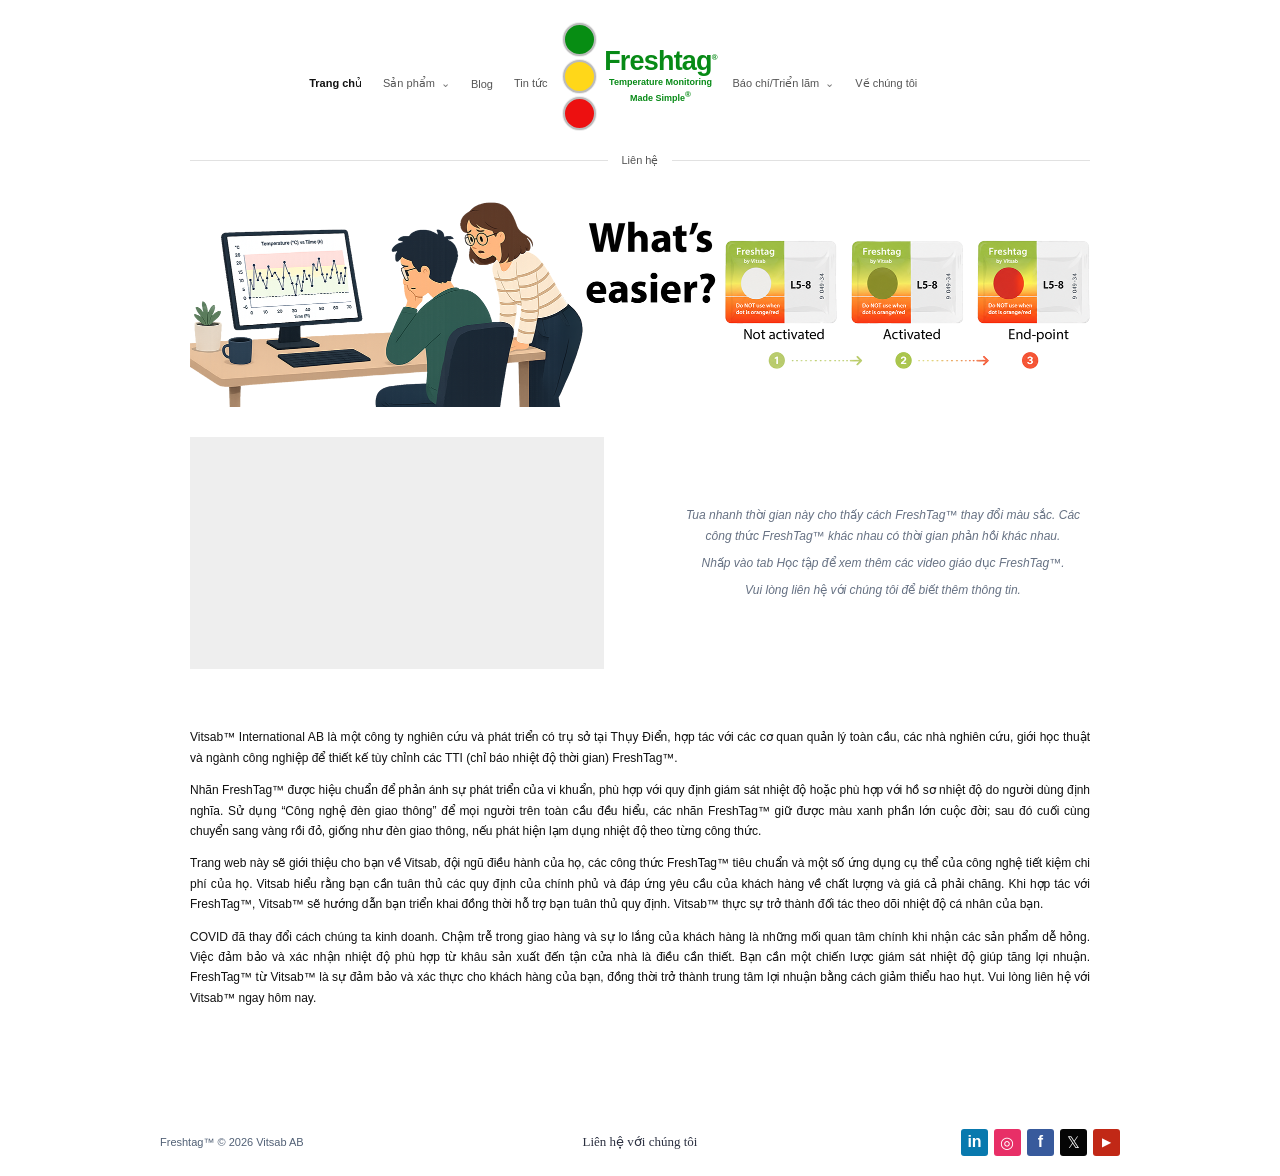
==== commit eb47662b: "giao dien" ====
--- a/index.html
+++ b/index.html
@@ -3,65 +3,64 @@
 <head>
   <meta charset="utf-8">
   <meta name="viewport" content="width=device-width, initial-scale=1">
-  <meta name="theme-color" content="#f5f7ed">
-  <meta name="description" content="FreshTag — tem thực phẩm thông minh giúp truy xuất nguồn gốc, xác thực hàng chính hãng và kết nối thương hiệu với người tiêu dùng.">
-  <title>FreshTag — Tem thông minh, niềm tin tươi mới</title>
+  <meta name="theme-color" content="#ffffff">
+  <meta name="description" content="FreshTag by Vitsab — tem chỉ báo thời gian và nhiệt độ giúp theo dõi thực phẩm dễ dàng.">
+  <title>FreshTag™ — Temperature Monitoring Made Simple</title>
   <link rel="preconnect" href="https://fonts.googleapis.com">
   <link rel="preconnect" href="https://fonts.gstatic.com" crossorigin>
-  <link href="https://fonts.googleapis.com/css2?family=DM+Sans:wght@400;500;600;700&family=Manrope:wght@400;500;600;700;800&family=Plus+Jakarta+Sans:wght@400;500;600;700;800&family=Playfair+Display:ital,wght@1,500;1,600&display=swap" rel="stylesheet">
   <link rel="stylesheet" href="style.css">
   <script src="script.js" defer></script>
 </head>
 <body>
   <header class="site-header">
-    <a class="brand" href="#home" aria-label="FreshTag — trang chủ"><span class="brand-mark">f<span>+</span></span><span>fresh<span class="brand-light">tag</span></span></a>
-    <button class="menu-toggle" aria-label="Mở menu" aria-expanded="false"><span></span><span></span></button>
-    <nav class="main-nav" aria-label="Điều hướng chính">
-      <a href="#home">Trang chủ</a><a href="#giai-phap">Sản phẩm</a><a href="#cach-hoat-dong">Cách hoạt động</a><a href="#loi-ich">Tin tức</a><a href="#lien-he">Liên hệ</a>
-    </nav>
-    <a class="button button-dark header-cta" href="#lien-he">Nhận tư vấn <span>↗</span></a>
+    <div class="header-main">
+      <button class="menu-toggle" type="button" aria-label="Mở menu" aria-expanded="false"><span></span><span></span><span></span></button>
+      <nav class="nav-group nav-left" aria-label="Điều hướng chính">
+        <a class="active" href="#home">Trang chủ</a>
+        <a href="#san-pham">Sản phẩm <span class="chevron">⌄</span></a>
+        <a href="#video">Blog</a>
+        <a href="#gioi-thieu">Tin tức</a>
+      </nav>
+      <a class="brand" href="#home" aria-label="FreshTag — trang chủ">
+        <span class="stoplight" aria-hidden="true"><i></i><i></i><i></i></span>
+        <span class="brand-wording"><strong>Freshtag<sup>®</sup></strong><small>Temperature Monitoring<br>Made Simple<sup>®</sup></small></span>
+      </a>
+      <nav class="nav-group nav-right" aria-label="Thông tin">
+        <a href="#san-pham">Báo chí/Triển lãm <span class="chevron">⌄</span></a>
+        <a href="#gioi-thieu">Về chúng tôi</a>
+      </nav>
+    </div>
+    <div class="contact-row"><span></span><a href="mailto:hello@freshtag.vn">Liên hệ</a><span></span></div>
   </header>
 
-  <main>
-    <section class="hero" id="home">
-      <div class="hero-copy">
-        <div class="eyebrow"><span class="pulse"></span> TEM GIÁM SÁT THỰC PHẨM THÔNG MINH</div>
-        <h1>FreshTag.<br><span>An tâm từ đầu đến cuối.</span></h1>
-        <p class="hero-description">Tem cảm biến đổi màu giúp bạn nhận biết thực phẩm đã được bảo quản đúng nhiệt độ trong suốt hành trình.</p>
-        <div class="hero-actions"><a class="button button-green" href="#giai-phap">Tìm hiểu sản phẩm <span>↗</span></a><a class="text-link" href="#cach-hoat-dong"><span class="play-icon">▶</span> Cách FreshTag hoạt động</a></div>
-      </div>
-      <div class="hero-visual" aria-label="Minh họa tem FreshTag giám sát nhiệt độ">
-        <div class="hero-image-copy"><span>THE SMART WAY TO KEEP FOOD SAFE</span><strong>Nhìn màu tem.<br>Biết độ tươi.</strong><small>Một tín hiệu rõ ràng trên mỗi sản phẩm.</small></div>
-        <div class="temperature-label"><div class="label-brand">FRESHTAG<sup>®</sup><span>TIME · TEMPERATURE INDICATOR</span></div><div class="label-food">🥗</div><div class="indicator"><span class="indicator-dot"></span><span class="indicator-scale"><i></i><i></i><i></i></span><span class="indicator-state">FRESH</span></div><small class="label-caption">KEEP REFRIGERATED · CHECK BEFORE USE</small></div>
-        <div class="hero-image-caption">A CLEAR SIGNAL FOR EVERY FRESH JOURNEY</div>
-      </div>
+  <main class="page-content" id="home">
+    <section class="hero-stage" id="san-pham" aria-label="Tem FreshTag theo dõi nhiệt độ">
+      <img class="hero-image" src="image/image.png" alt="Hai chuyên gia theo dõi biểu đồ nhiệt độ cùng ba trạng thái của tem FreshTag">
     </section>
 
-    <section class="intro-band" aria-label="Giới thiệu FreshTag"><div class="intro-media"><div class="media-label">FRESHTAG® · COLOR INDICATOR</div><div class="media-demo"><span class="demo-ring"><i></i></span><button class="media-play" type="button" aria-label="Chạy mô phỏng màu tem" aria-pressed="false">▶</button></div><span class="media-caption">GREEN → YELLOW → RED</span></div><div class="intro-copy"><div class="eyebrow">ĐƠN GIẢN ĐỂ AI CŨNG HIỂU</div><h2>Theo dõi nhiệt độ.<br><em>Chỉ bằng một ánh nhìn.</em></h2><p>FreshTag theo dõi tác động của thời gian và nhiệt độ lên thực phẩm. Tem bắt đầu màu xanh, sau đó chuyển vàng rồi đỏ khi sản phẩm gặp điều kiện nhiệt độ không phù hợp.</p><a class="intro-link" href="#cach-hoat-dong">Khám phá cách hoạt động <span>↗</span></a></div></section>
-
-    <section class="trust-strip" aria-label="Thông tin nổi bật"><span>ĐƯỢC XÂY DỰNG CHO THỰC PHẨM CÓ NGUỒN GỐC</span><div class="trust-items"><span>✳ <b>Truy xuất</b> dễ dàng</span><span>✓ <b>Xác thực</b> chính hãng</span><span>♡ <b>Kết nối</b> khách hàng</span><span>↗ <b>Tăng trưởng</b> thương hiệu</span></div></section>
-
-    <section class="section solution" id="giai-phap">
-      <div class="section-heading"><div><div class="eyebrow">TỪ NÔNG TRẠI ĐẾN BÀN ĂN</div><h2>Thực phẩm tốt xứng đáng<br>có <span>câu chuyện tốt.</span></h2></div><p>FreshTag biến mỗi chiếc tem thành cầu nối giữa người làm ra sản phẩm và người chọn sản phẩm.</p></div>
-      <div class="feature-grid" id="loi-ich">
-        <article class="feature-card feature-green"><div class="feature-icon">⌕</div><div class="feature-number">01 / MINH BẠCH</div><h3>Biết rõ từ đâu</h3><p>Quét mã để xem vùng trồng, ngày thu hoạch, quy trình và các chứng nhận của sản phẩm.</p><a href="#cach-hoat-dong" aria-label="Tìm hiểu truy xuất nguồn gốc">↗</a><div class="route-graphic"><span>🌱</span><i></i><span>📦</span><i></i><span>🏠</span></div></article>
-        <article class="feature-card feature-cream"><div class="feature-icon">✓</div><div class="feature-number">02 / AN TÂM</div><h3>Chọn đúng hàng thật</h3><p>Mỗi tem gắn với một mã riêng, giúp khách hàng xác minh nhanh và giảm lo ngại hàng giả.</p><a href="#cach-hoat-dong" aria-label="Tìm hiểu xác thực sản phẩm">↗</a><div class="seal-graphic"><span>FRESHTAG<br><b>AUTHENTIC</b><br>✓ VERIFIED</span></div></article>
-        <article class="feature-card feature-peach"><div class="feature-icon">♡</div><div class="feature-number">03 / GẮN KẾT</div><h3>Gặp lại khách hàng</h3><p>Chia sẻ câu chuyện thương hiệu, nhận phản hồi và xây dựng nhóm khách hàng trung thành.</p><a href="#lien-he" aria-label="Tìm hiểu kết nối khách hàng">↗</a><div class="chat-graphic"><span>Tem này xịn quá! 🥬</span><span>Cảm ơn bạn đã chọn rau sạch 💚</span></div></article>
-      </div>
+    <section class="video-intro" id="video">
+      <div class="video-frame"><iframe src="https://www.youtube-nocookie.com/embed/n5Y0MvMPbW4?rel=0" title="Video giới thiệu cách tem FreshTag đổi màu" loading="lazy" allow="accelerometer; autoplay; clipboard-write; encrypted-media; gyroscope; picture-in-picture; web-share" referrerpolicy="strict-origin-when-cross-origin" allowfullscreen></iframe></div>
+      <div class="video-copy"><p>Tua nhanh thời gian này cho thấy cách FreshTag™ thay đổi màu sắc. Các công thức FreshTag™ khác nhau có thời gian phản hồi khác nhau.</p><p>Nhấp vào tab Học tập để xem thêm các video giáo dục FreshTag™.</p><p>Vui lòng liên hệ với chúng tôi để biết thêm thông tin.</p></div>
     </section>
 
-    <section class="how-section" id="cach-hoat-dong"><div class="how-copy"><div class="eyebrow">ĐƠN GIẢN NHƯ MỘT LẦN QUÉT</div><h2>Ba bước nhỏ.<br><span>Niềm tin lớn.</span></h2><p>Không cần cài ứng dụng. Khách hàng chỉ cần dùng camera điện thoại để khám phá mọi thông tin cần thiết.</p><div class="steps"><div class="step"><span>01</span><div><b>Dán tem lên sản phẩm</b><small>In tem QR theo thiết kế thương hiệu của bạn.</small></div></div><div class="step"><span>02</span><div><b>Khách hàng quét mã</b><small>Mở ngay trên trình duyệt, không cần tải app.</small></div></div><div class="step"><span>03</span><div><b>Khám phá & kết nối</b><small>Xem nguồn gốc, xác thực và câu chuyện sản phẩm.</small></div></div></div></div><div class="phone-wrap"><div class="phone"><div class="phone-notch"></div><div class="phone-screen"><div class="phone-top"><span>9:41</span><span>●●● ▰</span></div><div class="phone-hero"><span>FRESHTAG VERIFIED ✓</span><div>🥑</div></div><span class="product-category">BƠ SÁP · 1KG</span><h3>Bơ sáp hữu cơ<br>Đắk Lắk</h3><div class="phone-status"><span>●</span> Đã xác thực chính hãng</div><div class="phone-timeline"><b>HÀNH TRÌNH SẢN PHẨM</b><div><i></i><span><strong>Thu hoạch tại vườn</strong><small>Buôn Ma Thuột · 08/10/2026</small></span></div><div><i></i><span><strong>Đóng gói & kiểm định</strong><small>Hợp tác xã Xanh · 09/10/2026</small></span></div></div><button class="phone-button">Ghé thăm nông trại ↗</button></div></div><div class="phone-note"><span>🔒</span><span><b>Mã định danh riêng</b><small>Mỗi tem, một mã duy nhất</small></span></div></div></section>
+    <section class="about-copy" id="gioi-thieu">
+      <p>Vitsab™ International AB là một công ty nghiên cứu và phát triển có trụ sở tại Thụy Điển, hợp tác với các cơ quan quản lý toàn cầu, các nhà nghiên cứu, giới học thuật và ngành công nghiệp để thiết kế tùy chỉnh các TTI (chỉ báo nhiệt độ thời gian) FreshTag™.</p>
+      <p>Nhãn FreshTag™ được hiệu chuẩn để phản ánh sự phát triển của vi khuẩn, phù hợp với quy định giám sát nhiệt độ hoặc phù hợp với hồ sơ nhiệt độ do người dùng định nghĩa. Sử dụng “Công nghệ đèn giao thông” để mọi người trên toàn cầu đều hiểu, các nhãn FreshTag™ giữ được màu xanh phần lớn cuộc đời; sau đó cuối cùng chuyển sang vàng rồi đỏ, giống như đèn giao thông, nếu phát hiện lạm dụng nhiệt độ theo từng công thức.</p>
+      <p>Trang web này sẽ giới thiệu cho bạn về Vitsab, đội ngũ điều hành của họ, các công thức FreshTag™ tiêu chuẩn và một số ứng dụng cụ thể của công nghệ tiết kiệm chi phí của họ. Vitsab hiểu rằng bạn cần tuân thủ các quy định của chính phủ và đáp ứng yêu cầu của khách hàng về chất lượng và giá cả phải chăng. Khi hợp tác với FreshTag™, Vitsab™ sẽ hướng dẫn bạn triển khai đồng thời hỗ trợ bạn tuân thủ quy định. Vitsab™ thực sự trở thành đối tác theo dõi nhiệt độ cá nhân của bạn.</p>
+      <p>COVID đã thay đổi cách chúng ta kinh doanh. Chậm trễ trong giao hàng và sự lo lắng của khách hàng là những mối quan tâm chính khi nhận các sản phẩm dễ hỏng. Việc đảm bảo và xác nhận nhiệt độ phù hợp từ khâu sản xuất đến tận cửa nhà là điều cần thiết. Bạn cần một chiến lược giám sát nhiệt độ giúp tăng lợi nhuận. FreshTag™ từ Vitsab™ là sự đảm bảo và xác thực cho khách hàng của bạn, đồng thời trở thành trung tâm lợi nhuận bằng cách giảm thiểu hao hụt. Vui lòng liên hệ với Vitsab™ ngay hôm nay.</p>
+    </section>
+  </main>
 
-    <section class="cta-section" id="lien-he"><div class="cta-decoration">✳</div><div class="eyebrow">SẴN SÀNG KỂ CÂU CHUYỆN CỦA BẠN?</div><h2>Bắt đầu từ một<br><span>chiếc tem xanh.</span></h2><p>Để FreshTag giúp thương hiệu thực phẩm của bạn đến gần hơn với người tiêu dùng.</p><a class="button button-dark" href="mailto:hello@freshtag.vn?subject=T%C6%B0%20v%E1%BA%A5n%20tem%20FreshTag">Nhận tư vấn miễn phí <span>↗</span></a><small>Không ràng buộc · Phản hồi trong 1 ngày làm việc</small></section>
-  </main>
   <footer class="site-footer">
-    <div class="footer-cta">
-      <div class="footer-cta-copy"><span class="footer-kicker">CÙNG FRESHTAG TẠO GIÁ TRỊ</span><h2>Mỗi sản phẩm tốt<br>đều xứng đáng <em>được tin.</em></h2><p>Kết nối thương hiệu, nhà sản xuất và người tiêu dùng bằng câu chuyện minh bạch từ nguồn gốc.</p></div>
-      <a class="footer-contact" href="mailto:hello@freshtag.vn?subject=H%E1%BB%A3p%20t%C3%A1c%20c%C3%B9ng%20FreshTag"><span class="footer-contact-icon">↗</span><span><small>BẠN MUỐN HỢP TÁC?</small><b>Kết nối với chúng tôi</b></span></a>
-      <span class="footer-orbit orbit-one">✳</span><span class="footer-orbit orbit-two">✳</span>
-    </div>
-    <div class="footer-partners"><span class="partner-label">DÀNH CHO NHỮNG NGƯỜI LÀM THỰC PHẨM CÓ TÂM</span><div class="partner-types"><span><i>🌱</i>Nông trại & hợp tác xã</span><span><i>▤</i>Nhà sản xuất</span><span><i>✿</i>Thương hiệu thực phẩm</span><span><i>⌂</i>Nhà bán lẻ & phân phối</span></div></div>
-    <div class="footer-bottom"><a class="brand" href="#home"><span class="brand-mark">f<span>+</span></span><span>fresh<span class="brand-light">tag</span></span></a><span class="footer-tagline">Tem thông minh, niềm tin tươi mới.</span><div class="footer-links"><a href="#giai-phap">Giải pháp</a><a href="#cach-hoat-dong">Cách hoạt động</a><a href="mailto:hello@freshtag.vn">Liên hệ</a></div><span class="copyright">© <span data-current-year>2026</span> FreshTag</span></div>
+    <span>Freshtag™ © <span data-current-year>2026</span> Vitsab AB</span>
+    <a class="footer-contact" href="mailto:hello@freshtag.vn">Liên hệ với chúng tôi</a>
+    <nav class="social-links" aria-label="Mạng xã hội">
+      <a class="social linkedin" href="https://www.linkedin.com/" aria-label="LinkedIn">in</a>
+      <a class="social instagram" href="https://www.instagram.com/" aria-label="Instagram">◎</a>
+      <a class="social facebook" href="https://www.facebook.com/" aria-label="Facebook">f</a>
+      <a class="social x-social" href="https://x.com/" aria-label="X">𝕏</a>
+      <a class="social youtube" href="https://www.youtube.com/" aria-label="YouTube">▶</a>
+    </nav>
   </footer>
 </body>
 </html>
--- a/style.css
+++ b/style.css
@@ -1,45 +1,108 @@
-:root{--ink:#202a1e;--muted:#72796d;--green:#316c3d;--lime:#d9edc5;--paper:#f6f7ef;--white:#fffefa;--line:#e7e9de;--serif:Georgia,'Times New Roman',serif;--sans:'DM Sans',sans-serif;--display:'Manrope',sans-serif}*{box-sizing:border-box}html{scroll-behavior:smooth;scroll-padding-top:90px}body{margin:0;color:var(--ink);background:var(--paper);font-family:var(--sans);-webkit-font-smoothing:antialiased}a{color:inherit;text-decoration:none}.site-header{height:82px;padding:0 7.2%;display:flex;align-items:center;justify-content:space-between;background:rgba(246,247,239,.94);position:sticky;top:0;z-index:10;border-bottom:1px solid rgba(32,42,30,.06);backdrop-filter:blur(14px)}.brand{display:inline-flex;align-items:center;gap:9px;font:800 20px var(--display);letter-spacing:-1.1px}.brand-mark{width:30px;height:30px;background:var(--green);color:#fff;border-radius:10px 10px 10px 3px;display:grid;place-items:center;font:800 21px var(--display);letter-spacing:-2px}.brand-mark span{font-size:11px;color:#c8eb8e;vertical-align:top}.brand-light{font-weight:500;color:#65705f}.main-nav{display:flex;gap:39px;margin-left:55px}.main-nav a{font-size:13px;color:#50584c;transition:color .2s}.main-nav a:hover,.text-link:hover{color:var(--green)}.button{display:inline-flex;align-items:center;justify-content:center;gap:24px;padding:14px 19px;border-radius:7px;font-weight:600;font-size:13px;transition:transform .2s,background .2s}.button:hover{transform:translateY(-2px)}.button span{font-size:17px}.button-dark{background:var(--ink);color:white}.button-dark:hover{background:#3c5038}.button-green{background:var(--green);color:white}.button-green:hover{background:#244f2e}.header-cta{padding:11px 15px}.menu-toggle{display:none}.hero{padding:57px 9% 66px;display:grid;grid-template-columns:1fr 1fr;gap:3.8%;align-items:center;min-height:550px;max-width:1440px;margin:auto}.hero-copy{padding:8px 0 0}.eyebrow{font-size:10px;font-weight:700;letter-spacing:1.4px;color:#62725d;display:flex;align-items:center;gap:9px}.pulse{width:7px;height:7px;background:#78a65b;border-radius:100%;box-shadow:0 0 0 4px #e5efdc}.hero h1{font:600 clamp(42px,5.1vw,68px)/1.13 var(--display);letter-spacing:-3.5px;margin:24px 0 17px}.hero h1 span,.section-heading h2 span,.how-copy h2 span,.cta-section h2 span{font:italic 500 1.01em var(--serif);letter-spacing:-2.7px;color:var(--green)}.hero-description{font-size:14px;line-height:1.8;color:var(--muted);max-width:460px;margin:0}.hero-actions{display:flex;align-items:center;gap:23px;margin-top:26px}.text-link{font-size:12px;font-weight:600;display:flex;align-items:center;gap:9px;transition:color .2s}.play-icon{width:27px;height:27px;border:1px solid #d9ddd2;border-radius:50%;display:grid;place-items:center;font-size:8px;padding-left:2px}.proof{display:flex;align-items:center;margin-top:42px;gap:12px;font-size:11px}.proof strong,.proof small,.farm-row b,.farm-row small{display:block}.proof strong{font-size:11px}.proof small{font-size:10px;color:var(--muted);margin-top:3px}.avatar-stack{display:flex;padding-left:2px}.avatar-stack span{height:29px;width:29px;border-radius:50%;display:grid;place-items:center;background:#e3e7d5;border:2px solid var(--paper);margin-left:-4px;font-size:14px}.avatar-stack span:nth-child(2){background:#f2dfc6}.avatar-stack span:nth-child(3){background:#eaded3}.proof-separator{height:29px;width:1px;background:#dfe2d9;margin:0 5px}.rating strong{font-size:12px}.rating strong span{color:#d49a3c;margin-left:4px}.hero-visual{height:430px;position:relative;background:#e8eddb;border-radius:48% 48% 8px 8px;overflow:visible;display:flex;align-items:center;justify-content:center}.sun-orb{position:absolute;top:34px;right:45px;width:82px;height:82px;border-radius:50%;background:#d4e2b6}.decor-leaf{position:absolute;font-size:44px;color:#c1d2a4}.leaf-one{left:25px;top:80px;transform:rotate(-26deg)}.leaf-two{right:26px;bottom:91px;font-size:30px;transform:rotate(15deg)}.produce-card{position:relative;z-index:1;width:245px;background:var(--white);border-radius:10px;overflow:hidden;box-shadow:0 18px 50px #39452a24;transform:rotate(-4deg);margin-top:-6px}.produce-photo{height:180px;background:linear-gradient(155deg,#afc88f,#d8e4b8 55%,#8eaa6c);position:relative;overflow:hidden}.produce-photo:before,.produce-photo:after{content:'';position:absolute;border-radius:50%;background:#79995e;opacity:.44}.produce-photo:before{height:120px;width:190px;left:-25px;bottom:-70px}.produce-photo:after{height:120px;width:150px;right:-35px;bottom:-65px;background:#91ac71}.photo-label{position:absolute;top:13px;left:14px;font-size:7px;letter-spacing:1.2px;font-weight:700;color:#fff;z-index:1}.photo-leaf{position:absolute;font-size:104px;left:48px;top:40px;filter:drop-shadow(5px 7px 4px #354c2638);transform:rotate(-15deg);z-index:1}.photo-tomato{position:absolute;right:27px;bottom:28px;font-size:37px;filter:drop-shadow(3px 5px 3px #354c2640);z-index:2}.product-info{padding:14px 17px 16px}.product-category{display:block;font-size:8px;font-weight:700;letter-spacing:1px;color:#7b8872}.product-info>strong{display:block;font:700 15px var(--display);margin-top:5px}.farm-row{display:flex;align-items:center;gap:8px;margin-top:13px}.farm-avatar{width:27px;height:27px;background:#e9f0df;border-radius:50%;display:grid;place-items:center;font-size:14px}.farm-row b{font-size:9px}.farm-row small{font-size:8px;color:#899084;margin-top:2px}.verified{margin-left:auto;border-radius:50%;background:#ddecce;color:#47793f;width:18px;height:18px;text-align:center;line-height:18px;font-size:11px}.scan-card{position:absolute;z-index:2;top:85px;right:5%;display:flex;align-items:center;gap:10px;padding:10px 13px;background:#fff;border-radius:8px;box-shadow:0 8px 22px #35402917;transform:rotate(3deg)}.scan-card b,.scan-card small{display:block;white-space:nowrap}.scan-card b{font-size:9px}.scan-card small{font-size:8px;color:#7c8477;margin-top:4px}.scan-arrow{font-size:13px;color:var(--green)}.qr-art{width:31px;height:31px;border:4px dotted #31432c;position:relative;border-radius:3px}.qr-art:before,.qr-art:after,.qr-art span{content:'';position:absolute;width:7px;height:7px;border:2px solid #31432c}.qr-art:before{top:-3px;left:-3px}.qr-art:after{bottom:-3px;right:-3px}.qr-art span:nth-child(1){top:-3px;right:-3px}.qr-art span:nth-child(2){bottom:-3px;left:-3px}.qr-art span:nth-child(3){inset:9px;border:0;background:#31432c;width:4px;height:4px}.fresh-badge{position:absolute;z-index:2;bottom:61px;left:8%;width:73px;height:73px;border-radius:50%;background:var(--green);color:white;display:flex;align-items:center;justify-content:center;flex-direction:column;transform:rotate(-12deg);box-shadow:0 5px 18px #324b3034}.fresh-badge>span{font-size:10px}.fresh-badge b{font:700 18px var(--display);line-height:1.15}.fresh-badge small{font-size:6px;letter-spacing:.8px}.floating-note{position:absolute;z-index:3;bottom:28px;right:6%;display:flex;align-items:center;gap:8px;background:#fff;padding:9px 12px;border-radius:8px;box-shadow:0 8px 22px #35402915}.floating-note>span{font-size:16px}.floating-note b,.floating-note small{display:block}.floating-note b{font-size:9px}.floating-note small{font-size:8px;color:#798173;margin-top:3px}.hero-caption{position:absolute;bottom:-26px;left:0;right:0;text-align:center;font-size:8px;letter-spacing:1.6px;color:#7b8276}.hero-caption span{color:var(--green);margin-left:7px;font-size:12px}.trust-strip{border-top:1px solid var(--line);border-bottom:1px solid var(--line);padding:21px 8%;display:flex;align-items:center;justify-content:space-between;gap:24px}.trust-strip>span{font-size:8px;letter-spacing:1.15px;color:#858b7d;font-weight:700;white-space:nowrap}.trust-items{display:flex;gap:clamp(15px,3.3vw,47px)}.trust-items span{font-size:10px;color:#777f70;white-space:nowrap}.trust-items span:first-letter{color:var(--green)}.trust-items b{color:#424b3e;font-weight:600}.section{padding:96px 9%;max-width:1440px;margin:auto}.section-heading{display:flex;align-items:flex-end;justify-content:space-between;gap:30px;margin-bottom:38px}.section-heading h2,.how-copy h2,.cta-section h2{font:600 clamp(34px,4.1vw,49px)/1.17 var(--display);letter-spacing:-2px;margin:15px 0 0}.section-heading p{font-size:13px;line-height:1.8;color:var(--muted);max-width:300px;margin:0 0 5px}.feature-grid{display:grid;grid-template-columns:repeat(3,1fr);gap:16px}.feature-card{min-height:295px;padding:23px 24px 20px;border-radius:8px;position:relative;overflow:hidden}.feature-green{background:#e8efdf}.feature-cream{background:#f0eee3}.feature-peach{background:#f1e9dc}.feature-icon{height:35px;width:35px;border:1px solid #87947b58;border-radius:50%;display:grid;place-items:center;color:var(--green);font:20px var(--serif)}.feature-number{font-size:8px;letter-spacing:1px;color:#81887b;font-weight:700;margin-top:22px}.feature-card h3{font:600 21px var(--display);letter-spacing:-.6px;margin:7px 0}.feature-card p{font-size:11px;line-height:1.75;color:#73796e;max-width:290px;margin:0}.feature-card>a{position:absolute;right:22px;top:23px;width:29px;height:29px;border:1px solid #8b96825a;border-radius:50%;display:grid;place-items:center;font-size:14px;transition:background .2s,color .2s}.feature-card>a:hover{background:var(--green);color:#fff}.route-graphic{display:flex;align-items:center;gap:10px;position:absolute;bottom:21px;left:24px;color:#80956f}.route-graphic span{width:31px;height:31px;background:#fff9;border-radius:50%;display:grid;place-items:center;font-size:14px}.route-graphic i{width:32px;border-top:1px dashed #98a68c}.seal-graphic{position:absolute;bottom:17px;right:23px;width:69px;height:69px;border-radius:50%;border:1px solid #9ca18a;color:#667054;display:grid;place-items:center;text-align:center;transform:rotate(-14deg)}.seal-graphic:before{content:'';position:absolute;inset:5px;border:1px dashed #9ca18a;border-radius:50%}.seal-graphic span{font-size:6px;line-height:1.55;letter-spacing:.5px}.seal-graphic b{font-size:8px}.chat-graphic{position:absolute;bottom:17px;right:16px;display:flex;flex-direction:column;gap:5px;align-items:flex-end}.chat-graphic span{background:#fff9;padding:7px 9px;border-radius:8px 8px 2px 8px;font-size:7px;color:#59604f}.chat-graphic span+span{background:#d9e6ce;border-radius:8px 8px 8px 2px}.how-section{background:#e9eee1;padding:82px 12%;display:grid;grid-template-columns:1fr 1fr;gap:10%;align-items:center;overflow:hidden}.how-copy{max-width:480px}.how-copy>p{font-size:12px;line-height:1.8;color:var(--muted);max-width:380px;margin-top:15px}.steps{margin-top:26px}.step{display:flex;align-items:flex-start;gap:15px;padding:14px 0;border-bottom:1px solid #d8dfd1}.step>span{font:italic 16px var(--serif);color:#77906a}.step b,.step small{display:block}.step b{font-size:12px}.step small{font-size:10px;color:#7d8477;margin-top:5px}.phone-wrap{min-height:430px;position:relative;display:flex;justify-content:center;align-items:center}.phone{width:222px;height:416px;background:#fdfdf9;border:6px solid #313a2e;border-radius:32px;box-shadow:0 22px 50px #35402924;position:relative;padding:11px;transform:rotate(4deg);z-index:1}.phone-notch{position:absolute;top:0;left:50%;transform:translateX(-50%);height:15px;width:82px;background:#313a2e;border-radius:0 0 12px 12px;z-index:2}.phone-screen{height:100%;overflow:hidden;border-radius:19px;background:#fff;padding:11px 10px}.phone-top{display:flex;justify-content:space-between;font-size:7px;font-weight:700;margin-bottom:12px}.phone-hero{height:104px;background:#e5eddc;border-radius:9px;position:relative;display:flex;align-items:center;justify-content:center;margin-bottom:14px}.phone-hero>span{position:absolute;top:9px;left:9px;color:#52714b;font-size:6px;font-weight:700;letter-spacing:.6px}.phone-hero>div{font-size:60px;filter:drop-shadow(4px 6px 5px #45533b30)}.phone-screen h3{font:700 16px/1.35 var(--display);margin:5px 0 9px;letter-spacing:-.4px}.phone-status{background:#eef5e9;color:#507349;border-radius:5px;padding:7px;font-size:8px}.phone-status span{margin-right:4px}.phone-timeline{margin-top:14px}.phone-timeline>b{font-size:6px;letter-spacing:.8px;color:#737c6d}.phone-timeline>div{display:flex;gap:9px;margin-top:10px;position:relative}.phone-timeline>div:first-of-type:after{content:'';position:absolute;top:11px;left:3px;height:23px;border-left:1px dashed #bcc8b1}.phone-timeline i{width:7px;height:7px;border-radius:50%;background:#7e9d6b;margin-top:3px;z-index:1}.phone-timeline strong,.phone-timeline small{display:block}.phone-timeline strong{font-size:7px}.phone-timeline small{font-size:6px;color:#848b7e;margin-top:3px}.phone-button{width:100%;border:0;background:#356c3e;color:#fff;border-radius:5px;padding:9px;font:600 8px var(--sans);margin-top:13px}.phone-note{position:absolute;z-index:2;right:-22px;bottom:51px;background:#fff;padding:11px 13px;display:flex;gap:9px;align-items:center;border-radius:7px;box-shadow:0 8px 22px #35402916}.phone-note>span:first-child{width:27px;height:27px;background:#edf3e7;border-radius:50%;display:grid;place-items:center;font-size:12px}.phone-note b,.phone-note small{display:block;white-space:nowrap}.phone-note b{font-size:9px}.phone-note small{font-size:8px;color:#858c7f;margin-top:4px}.cta-section{padding:81px 20px 78px;text-align:center;position:relative;overflow:hidden;background:#dfe9d4}.cta-section .eyebrow{justify-content:center}.cta-section h2{font-size:48px;margin-top:13px}.cta-section>p{font-size:12px;color:#70796a;margin:12px 0 21px}.cta-section>small{display:block;font-size:9px;color:#7a8471;margin-top:12px}.cta-decoration{position:absolute;font-size:190px;color:#d2dfc3;left:9%;top:10px;line-height:1;transform:rotate(-20deg)}footer{min-height:78px;padding:18px 8%;display:flex;align-items:center;justify-content:space-between;background:var(--paper)}footer .brand{font-size:16px}footer .brand-mark{width:26px;height:26px;font-size:17px}footer>span{font-size:10px;color:#7b8276}
-@media(min-width:1441px){.hero{padding-left:130px;padding-right:130px}.section{padding-left:130px;padding-right:130px}}@media(max-width:900px){.site-header{padding:0 5%}.hero{padding-left:6%;padding-right:6%;gap:3%}.hero h1{font-size:54px}.hero-visual{height:380px}.produce-card{width:215px}.produce-photo{height:155px}.trust-strip{padding:20px 5%;align-items:flex-start;flex-direction:column;gap:15px}.trust-items{width:100%;justify-content:space-between}.section{padding:75px 6%}.how-section{padding:70px 8%;gap:5%}.feature-card{padding:20px;min-height:305px}}@media(max-width:650px){html{scroll-padding-top:72px}.site-header{height:68px;padding:0 5%}.brand{font-size:18px}.brand-mark{width:28px;height:28px}.header-cta{margin-left:auto;margin-right:12px;padding:9px 11px;font-size:11px;gap:10px}.menu-toggle{display:flex;flex-direction:column;justify-content:center;gap:5px;border:0;background:none;padding:8px;z-index:12}.menu-toggle span{width:20px;height:1.5px;background:var(--ink);transition:transform .2s}.menu-toggle[aria-expanded=true] span:first-child{transform:translateY(3.25px) rotate(45deg)}.menu-toggle[aria-expanded=true] span:last-child{transform:translateY(-3.25px) rotate(-45deg)}.main-nav{display:none;position:absolute;top:67px;left:0;right:0;background:var(--paper);margin:0;padding:16px 6% 22px;border-bottom:1px solid var(--line);flex-direction:column;gap:18px;box-shadow:0 12px 16px #232d2010}.main-nav.open{display:flex}.main-nav a{font-size:14px}.hero{padding:48px 6% 61px;display:flex;flex-direction:column;align-items:stretch;gap:40px}.hero h1{font-size:47px;letter-spacing:-2.7px;margin-top:20px}.hero h1 span{letter-spacing:-2px}.hero-description{font-size:13px}.hero-actions{gap:16px;flex-wrap:wrap}.button{padding:13px 14px;gap:14px;font-size:12px}.text-link{font-size:11px}.proof{margin-top:29px}.hero-visual{height:360px;margin:0 2%}.produce-card{width:215px}.produce-photo{height:155px}.scan-card{right:-2%;top:65px}.fresh-badge{left:1%;bottom:48px}.floating-note{right:-3%;bottom:19px}.hero-caption{font-size:7px;bottom:-22px}.trust-strip{padding:19px 6%}.trust-strip>span{white-space:normal;line-height:1.6}.trust-items{display:grid;grid-template-columns:1fr 1fr;gap:13px}.trust-items span{font-size:9px}.section{padding:69px 6%}.section-heading{align-items:flex-start;flex-direction:column;gap:12px;margin-bottom:25px}.section-heading h2,.how-copy h2{font-size:38px}.section-heading p{font-size:12px}.feature-grid{grid-template-columns:1fr;gap:12px}.feature-card{min-height:256px;padding:21px 22px}.feature-card h3{font-size:20px}.feature-card p{max-width:270px}.feature-number{margin-top:17px}.route-graphic,.seal-graphic,.chat-graphic{bottom:14px}.how-section{padding:65px 7%;grid-template-columns:1fr;gap:15px}.how-copy>p{font-size:12px}.phone-wrap{min-height:415px}.phone{width:214px}.phone-note{right:0;bottom:35px}.cta-section{padding:69px 7%}.cta-section h2{font-size:42px}.cta-section>p{line-height:1.7;max-width:320px;margin:12px auto 20px}.cta-decoration{font-size:100px;left:-15px;top:4px}footer{padding:20px 6%;flex-wrap:wrap;gap:11px}footer>span:nth-child(2){order:3;width:100%}}@media(prefers-reduced-motion:reduce){html{scroll-behavior:auto}*,*::before,*::after{transition-duration:.01ms!important;animation-duration:.01ms!important}}
+:root {
+  font-family: Roboto, Arial, sans-serif;
+  color: #101010;
+  background: #fff;
+  font-synthesis: none;
+  text-rendering: optimizeLegibility;
+  -webkit-font-smoothing: antialiased;
+  --green: #078a16;
+  --gray: #d9d9d9;
+}
 
-/* FreshTag partnership footer and updated type system */
-:root{--sans:'Plus Jakarta Sans',sans-serif;--display:'Plus Jakarta Sans',sans-serif;--serif:'Playfair Display',Georgia,serif}
-.site-footer{display:block;min-height:0;background:#202a1e;color:#f5f4e9;padding:0 8%;overflow:hidden}
-.footer-cta{max-width:1180px;min-height:278px;margin:auto;padding:62px 5%;position:relative;display:flex;align-items:center;justify-content:space-between;gap:30px;overflow:hidden;border-bottom:1px solid #ffffff24}
-.footer-cta-copy{position:relative;z-index:1;max-width:570px}.footer-kicker,.partner-label{font-size:9px;font-weight:700;letter-spacing:1.7px;color:#bfd4a7}.footer-cta h2{font:600 clamp(32px,4vw,46px)/1.13 var(--display);letter-spacing:-2px;margin:14px 0 10px}.footer-cta h2 em{font:italic 500 1em var(--serif);color:#c8e0ad}.footer-cta p{font-size:11px;line-height:1.8;color:#c1c7b9;max-width:440px;margin:0}.footer-contact{position:relative;z-index:1;display:flex;align-items:center;gap:13px;padding:14px 17px;border:1px solid #ffffff40;border-radius:8px;white-space:nowrap;transition:background .2s,border-color .2s}.footer-contact:hover{background:#ffffff12;border-color:#c8e0ad}.footer-contact-icon{width:35px;height:35px;border-radius:50%;background:#d9edc5;color:#263923;display:grid;place-items:center;font-size:18px}.footer-contact small,.footer-contact b{display:block}.footer-contact small{font-size:7px;letter-spacing:1px;color:#bac5b2}.footer-contact b{font-size:11px;margin-top:4px}.footer-orbit{position:absolute;color:#344431;font-size:155px;line-height:1}.orbit-one{right:20%;top:-22px;transform:rotate(17deg)}.orbit-two{right:7%;bottom:-60px;font-size:105px;color:#2c3b29}.footer-partners{max-width:1180px;margin:auto;padding:22px 5% 25px;border-bottom:1px solid #ffffff24}.partner-label{color:#aab49f;font-size:8px}.partner-types{display:flex;align-items:center;gap:clamp(18px,4vw,54px);margin-top:18px}.partner-types span{display:flex;align-items:center;gap:8px;font-size:10px;color:#e0e4d9;white-space:nowrap}.partner-types i{font-style:normal;color:#c8e0ad;font-size:15px}.footer-bottom{max-width:1180px;min-height:77px;margin:auto;display:flex;align-items:center;justify-content:space-between;gap:18px}.site-footer .brand{font-size:16px;color:#fff}.site-footer .brand-light{color:#bcc5b5}.site-footer .brand-mark{background:#d9edc5;color:#263923}.site-footer .brand-mark span{color:#316c3d}.footer-tagline,.copyright{font-size:9px;color:#b5bcae}.footer-links{display:flex;gap:20px}.footer-links a{font-size:9px;color:#d6dbd0;transition:color .2s}.footer-links a:hover{color:#c8e0ad}
-@media(max-width:760px){.site-footer{padding:0 6%}.footer-cta{min-height:0;padding:49px 1% 35px;align-items:flex-start;flex-direction:column;gap:21px}.footer-cta h2{font-size:37px}.footer-cta p{font-size:10px}.footer-contact{padding:11px 14px}.orbit-one{right:1%;top:15px;font-size:90px}.orbit-two{right:-6%;bottom:5px;font-size:70px}.footer-partners{padding:19px 1% 22px}.partner-types{display:grid;grid-template-columns:1fr 1fr;gap:14px 10px}.partner-types span{font-size:9px;white-space:normal}.footer-bottom{padding:19px 1%;display:grid;grid-template-columns:1fr auto;gap:15px}.footer-tagline{grid-column:1;grid-row:2}.footer-links{grid-column:1/-1;grid-row:3;gap:16px;flex-wrap:wrap}.copyright{grid-column:2;grid-row:2;text-align:right}}
+* { box-sizing: border-box; }
+html { scroll-behavior: smooth; }
+body { margin: 0; min-width: 320px; min-height: 100vh; display: flex; flex-direction: column; background: #fff; }
+a { color: inherit; text-decoration: none; }
+.site-header { width: min(900px, calc(100% - 36px)); margin: 14px auto 0; }
+.header-main { min-height: 124px; display: grid; grid-template-columns: 1fr 185px 1fr; align-items: center; position: relative; }
+.nav-group { display: flex; align-items: center; justify-content: flex-end; gap: 21px; padding-top: 15px; white-space: nowrap; }
+.nav-right { justify-content: flex-start; }
+.nav-group a { font-size: 11px; color: #555; }
+.nav-group a.active { color: #111; font-weight: 700; }
+.nav-group a:hover, .contact-row a:hover, .footer-contact:hover { color: var(--green); }
+.chevron { margin-left: 3px; color: #777; }
+.brand { min-height: 114px; display: flex; align-items: center; justify-content: center; gap: 8px; color: var(--green); }
+.stoplight { display: flex; flex-direction: column; gap: 4px; }
+.stoplight i { width: 33px; height: 33px; display: block; border: 2px solid #bbb; border-radius: 50%; background: #078d13; box-shadow: 0 0 0 1px #eee; }
+.stoplight i:nth-child(2) { background: #ffd719; }
+.stoplight i:nth-child(3) { background: #ed1010; }
+.brand-wording { display: flex; flex-direction: column; text-align: center; }
+.brand-wording strong { font-size: 27px; line-height: 1.05; letter-spacing: -.8px; }
+.brand-wording sup { font-size: 8px; vertical-align: super; }
+.brand-wording small { font-size: 9px; line-height: 1.45; font-weight: 700; }
+.contact-row { height: 44px; display: grid; grid-template-columns: 1fr auto 1fr; align-items: center; gap: 14px; }
+.contact-row span { height: 1px; background: #e1e1e1; }
+.contact-row a { font-size: 11px; color: #555; }
+.menu-toggle { display: none; }
+.page-content { width: min(900px, calc(100% - 36px)); margin: 0 auto; }
+.hero-stage { margin: 16px 0 30px; }
+.hero-image { display: block; width: 100%; height: auto; }
+.work-illustration { align-self: end; }
+.work-illustration svg { display: block; width: 100%; max-height: 220px; }
+.hero-title { margin: 0; font-size: 40px; line-height: 1.24; letter-spacing: -1.7px; font-weight: 700; }
+.label-sequence { display: flex; align-items: flex-start; justify-content: space-between; gap: 6px; }
+.state-card { flex: 1 1 0; min-width: 0; text-align: center; position: relative; }
+.mini-label { width: 100%; height: 82px; position: relative; overflow: hidden; display: grid; grid-template-columns: 1fr 31px; grid-template-rows: auto auto 1fr; padding: 7px 5px; text-align: left; background: linear-gradient(90deg,#eff0ed,#fff 68%,#e8e8e6); border: 1px solid #e3e3e3; border-radius: 7px; box-shadow: 0 1px 2px #00000010; }
+.mini-label:before { content: ""; position: absolute; top: 0; left: 0; bottom: 0; width: 50%; background: linear-gradient(#85b93a 0 49%,#f56826 49% 100%); }
+.mini-label>b,.mini-label>small,.mini-label>.state-dot,.mini-label>.warning { position: relative; z-index: 1; grid-column: 1; margin-left: 4px; }
+.mini-label>b { color: #fff; font-size: 8px; line-height: 9px; }
+.mini-label>b sup { font-size: 5px; }
+.mini-label>small { color: #fff; font-size: 5px; line-height: 7px; }
+.state-dot { justify-self: center; align-self: center; width: 30px; height: 30px; border-radius: 50%; grid-row: 2 / 4; grid-column: 1 !important; margin: 0 !important; border: 1px solid #fff9; box-shadow: 0 1px 3px #0003; }
+.dot-white { background: #f9f7da; }.dot-green { background: #74a92d; }.dot-red { background: #e83d21; }
+.mini-label>.warning { align-self: end; font-size: 4px; line-height: 5px; color: #fff; }
+.mini-label>strong { position: absolute; right: 4px; top: 34px; font-size: 8px; }
+.mini-label>.label-code { position: absolute; right: 4px; top: 48px; color: #6e6e6e; }
+.state-name { display: block; margin-top: 4px; font-size: 12px; white-space: nowrap; }
+.state-count { display: inline-grid; place-items: center; margin-top: 8px; width: 17px; height: 17px; border-radius: 50%; color: #fff; font-size: 9px; }
+.count-green { background: #aecb60; }.count-yellow { background: #8ebd3d; }.count-red { background: #f1533e; }
+.state-arrow { align-self: flex-end; margin: 0 -3px 5px; font-size: 16px; }
+.arrow-green { color: #a8c95c; }.arrow-red { color: #f16349; }
+.video-intro { display: grid; grid-template-columns: 1fr 1fr; align-items: center; gap: 8%; margin: 28px 0 58px; }
+.video-frame { width: 100%; aspect-ratio: 16 / 9; background: #eee; }
+.video-frame iframe { width: 100%; height: 100%; border: 0; display: block; }
+.video-copy { color: #667183; text-align: center; font-size: 12px; line-height: 1.7; font-style: italic; }
+.video-copy p { margin: 7px 0; }
+.about-copy { font-size: 12px; line-height: 1.7; text-align: justify; margin: 0 0 100px; }
+.about-copy p { margin: 0 0 12px; }
+.site-footer { width: min(960px, calc(100% - 36px)); margin: auto auto 0; min-height: 68px; display: grid; grid-template-columns: 1fr 1fr 1fr; align-items: center; gap: 20px; color: #526176; font-size: 11px; }
+.footer-contact { justify-self: center; font-family: Georgia, serif; font-size: 13px; color: #2b3040; }
+.social-links { display: flex; justify-content: flex-end; gap: 6px; }
+.social { width: 27px; height: 27px; display: grid; place-items: center; border-radius: 3px; color: #fff; font-size: 16px; font-weight: 700; }
+.linkedin { background: #0879ae; }.instagram { background: #e82f67; }.facebook { background: #385a9c; }.x-social { background: #050505; }.youtube { background: #c12816; font-size: 12px; }
 
-/* Homepage layout inspired by Vitsab: simple navigation, wide banner, product intro */
-.site-header{height:76px;background:#fff;border-bottom:1px solid #e7e7e3;box-shadow:none;padding-inline:6.5%}
-.main-nav{gap:30px;margin-left:auto;margin-right:36px}
-.main-nav a{font-size:12px;color:#363b36}
-.hero{max-width:none;min-height:0;padding:52px 6.5% 48px;grid-template-columns:minmax(300px,.78fr) minmax(400px,1.22fr);gap:5%;background:#fff}
-.hero-copy{padding:0;max-width:500px}
-.hero h1{font-size:clamp(42px,4.5vw,61px);letter-spacing:-2.8px;margin:19px 0 15px}
-.hero h1 span{font:italic 500 .86em var(--serif);letter-spacing:-2px;color:#527a4b}
-.hero-description{font-size:14px;max-width:430px;color:#5f665e}
-.hero-actions{margin-top:22px;gap:18px}
-.hero-visual{height:410px;border-radius:2px;background:linear-gradient(110deg,#344c35dd,#35472c73),linear-gradient(135deg,#789264,#c5d0a4 52%,#77875b);overflow:hidden;justify-content:space-between;padding:42px 7%;color:#fff}
-.hero-visual:before{content:"";position:absolute;inset:0;background:radial-gradient(ellipse at 20% 110%,#d8dfb855 0 24%,transparent 25%),radial-gradient(ellipse at 95% 0,#d8dfb833 0 25%,transparent 26%);pointer-events:none}
-.hero-image-copy{position:relative;z-index:1;align-self:center;max-width:250px}
-.hero-image-copy>span{font-size:8px;letter-spacing:1.5px;color:#e0e7d3}
-.hero-image-copy strong{display:block;font:600 clamp(27px,3vw,39px)/1.2 var(--display);letter-spacing:-1.4px;margin:17px 0 11px}
-.hero-image-copy small{font-size:10px;color:#edf0e8}
-.temperature-label{position:relative;z-index:1;width:205px;min-height:258px;padding:18px 16px 13px;background:#fffefa;color:#273225;box-shadow:0 18px 40px #18241a55;transform:rotate(3deg);display:flex;flex-direction:column;align-items:center}
-.label-brand{align-self:stretch;font:800 13px var(--display);letter-spacing:1px;border-bottom:1px solid #e3e5dc;padding-bottom:10px}.label-brand sup{font-size:7px}.label-brand span{display:block;font:600 6px var(--sans);letter-spacing:1px;color:#788071;margin-top:3px}
-.label-food{font-size:62px;line-height:1.4;filter:grayscale(.15)}
-.indicator{width:100%;display:flex;align-items:center;gap:8px;background:#f2f3ec;padding:8px;border-radius:2px}
-.indicator-dot{width:21px;height:21px;background:#66a64d;border-radius:50%;box-shadow:inset 0 0 0 3px #fff}
-.indicator-scale{display:flex;gap:3px;flex:1}.indicator-scale i{height:6px;flex:1;background:#76b653}.indicator-scale i:nth-child(2){background:#e3c63e}.indicator-scale i:nth-child(3){background:#d75640}
-.indicator-state{font-size:7px;font-weight:800;letter-spacing:.6px;color:#4d8343}
-.label-caption{font-size:5px;letter-spacing:.7px;color:#7d8578;margin-top:10px}
-.hero-image-caption{position:absolute;left:7%;bottom:13px;font-size:6px;letter-spacing:1.5px;color:#e5e9dc}
-.intro-band{display:grid;grid-template-columns:minmax(280px,.9fr) 1.1fr;gap:8%;align-items:center;padding:62px 12%;background:#f4f5f0}
-.intro-media{height:240px;background:#e6e9df;position:relative;display:flex;align-items:center;justify-content:center;overflow:hidden}
-.media-label,.media-caption{position:absolute;left:18px;font-size:7px;font-weight:700;letter-spacing:1.2px;color:#737e6b}.media-label{top:16px}.media-caption{left:auto;right:18px;bottom:16px}
-.media-demo{width:122px;height:122px;border:1px solid #bdc7b5;border-radius:50%;display:grid;place-items:center;position:relative}
-.demo-ring{width:82px;height:82px;border:8px solid #7db454;border-radius:50%;display:grid;place-items:center;background:#fff}.demo-ring i{width:24px;height:24px;background:#73af51;border-radius:50%}
-.media-play{position:absolute;width:38px;height:38px;border:0;border-radius:50%;background:#fff;color:#345c37;box-shadow:0 3px 12px #25372328;padding-left:4px;font-size:12px;cursor:pointer}
-.media-demo.is-playing .demo-ring{animation:temperature-change 5s ease-in-out infinite}.media-demo.is-playing .demo-ring i{animation:temperature-change-dot 5s ease-in-out infinite}.media-demo.is-playing .media-play{font-size:0;padding:0}.media-demo.is-playing .media-play:after{content:"Ⅱ";font-size:13px}@keyframes temperature-change{0%,20%{border-color:#7db454}50%,70%{border-color:#e2bd3d}100%{border-color:#d65743}}@keyframes temperature-change-dot{0%,20%{background:#73af51}50%,70%{background:#e2bd3d}100%{background:#d65743}}@media(prefers-reduced-motion:reduce){.media-demo.is-playing .demo-ring,.media-demo.is-playing .demo-ring i{animation:none;border-color:#e2bd3d;background:#e2bd3d}}
-.intro-copy{max-width:510px}.intro-copy h2{font:600 clamp(29px,3.3vw,40px)/1.2 var(--display);letter-spacing:-1.7px;margin:13px 0}.intro-copy h2 em{font:italic 500 1em var(--serif);color:#527a4b}.intro-copy p{font-size:12px;line-height:1.9;color:#686f65;max-width:470px}.intro-link{display:inline-flex;gap:14px;align-items:center;margin-top:10px;font-size:11px;font-weight:700;color:#38633c;border-bottom:1px solid #a9bba3;padding-bottom:5px}
-@media(max-width:900px){.site-header{padding-inline:5%}.main-nav{gap:17px;margin-right:15px}.hero{padding-inline:5%;grid-template-columns:minmax(270px,.8fr) minmax(330px,1.2fr);gap:4%}.hero-visual{height:365px;padding-inline:5%}.temperature-label{width:174px;min-height:232px;padding:14px}.intro-band{padding:54px 7%;gap:5%}}
-@media(max-width:650px){.site-header{height:68px;padding-inline:5%}.main-nav{gap:18px}.hero{display:grid;grid-template-columns:1fr;padding:39px 6% 32px;gap:28px}.hero h1{font-size:43px}.hero-visual{height:320px;padding:27px 6%}.hero-image-copy{max-width:190px}.hero-image-copy>strong{font-size:27px}.temperature-label{width:145px;min-height:210px;padding:12px}.label-brand{font-size:11px}.label-food{font-size:49px}.indicator{padding:6px;gap:5px}.indicator-dot{width:17px;height:17px}.intro-band{grid-template-columns:1fr;padding:42px 6%;gap:27px}.intro-media{height:205px}.intro-copy h2{font-size:32px}}
+@media (max-width: 760px) {
+  .site-header { margin-top: 7px; }
+  .header-main { min-height: 100px; grid-template-columns: 1fr 1fr; }
+  .brand { grid-column: 1 / -1; grid-row: 1; min-height: 81px; }
+  .brand-wording strong { font-size: 24px; }
+  .stoplight i { width: 27px; height: 27px; }
+  .nav-group { display: none; position: absolute; z-index: 5; top: 88px; left: 0; right: 0; padding: 16px; background: #fff; box-shadow: 0 5px 12px #0002; flex-direction: column; align-items: flex-start; gap: 16px; }
+  .nav-group.open { display: flex; }
+  .nav-right.open { top: 228px; }
+  .nav-group a { font-size: 14px; }
+  .menu-toggle { display: flex; grid-column: 1; grid-row: 1; position: absolute; left: 3px; top: 27px; flex-direction: column; gap: 4px; border: 0; background: transparent; padding: 8px; z-index: 6; }
+  .menu-toggle span { width: 19px; height: 2px; background: #333; }
+  .contact-row { height: 35px; }
+  .hero-stage { margin-top: 12px; }
+  .state-arrow { font-size: 13px; margin-inline: -4px; }
+  .state-name { font-size: 10px; }
+  .mini-label { height: 76px; }
+  .video-intro { grid-template-columns: 1fr; gap: 17px; margin: 22px 0 38px; }
+  .video-copy { font-size: 12px; }
+  .about-copy { font-size: 12px; text-align: left; margin-bottom: 50px; }
+  .site-footer { grid-template-columns: 1fr auto; gap: 15px; padding: 15px 0; }
+  .footer-contact { justify-self: start; grid-row: 2; }
+  .social-links { grid-column: 2; grid-row: 1 / 3; flex-wrap: wrap; max-width: 130px; }
+}
+
+@media (max-width: 420px) {
+  .site-header,.page-content { width: calc(100% - 24px); }
+  .site-footer { width: calc(100% - 24px); }
+  .hero-stage { margin-top: 12px; }
+  .mini-label { height: 67px; padding: 5px 3px; }
+  .mini-label>b { font-size: 6px; }.mini-label>strong { font-size: 6px; }
+  .state-name { font-size: 9px; }
+  .state-arrow { font-size: 10px; }
+  .about-copy { font-size: 11px; }
+}
